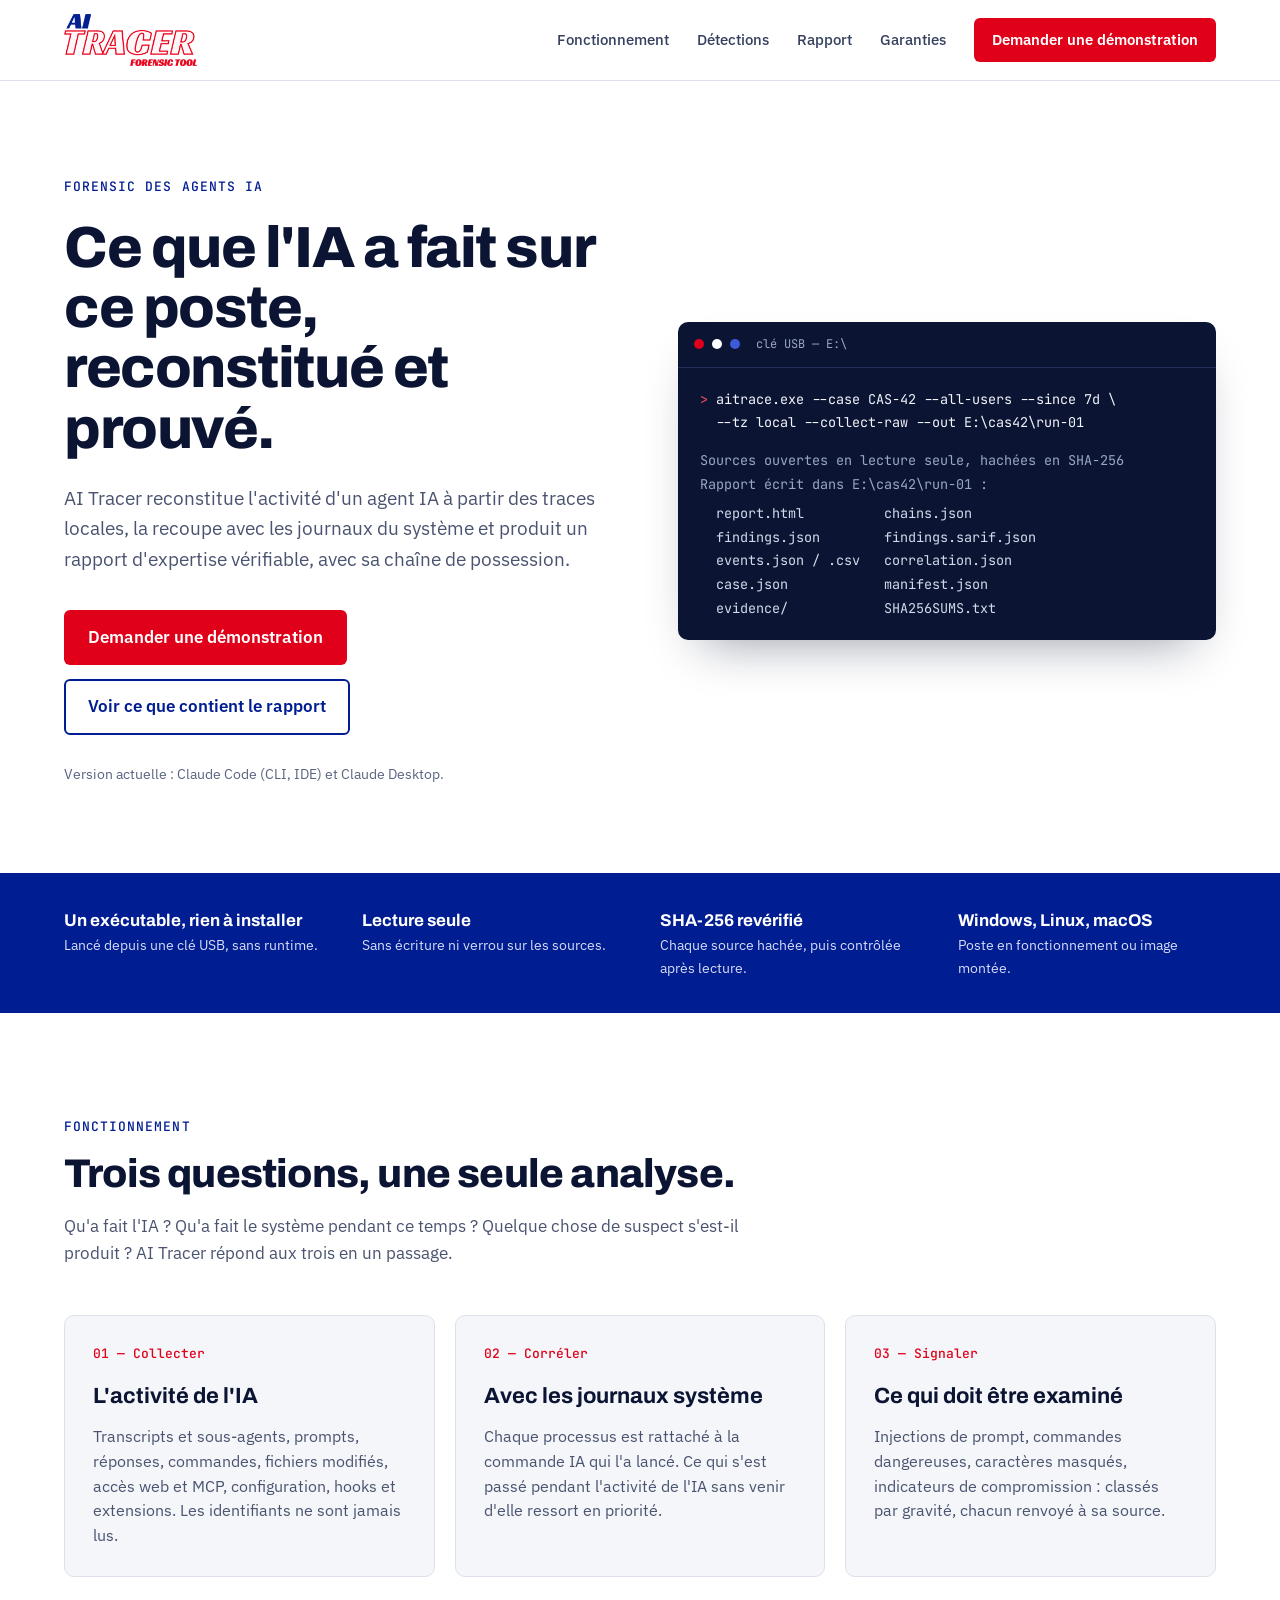
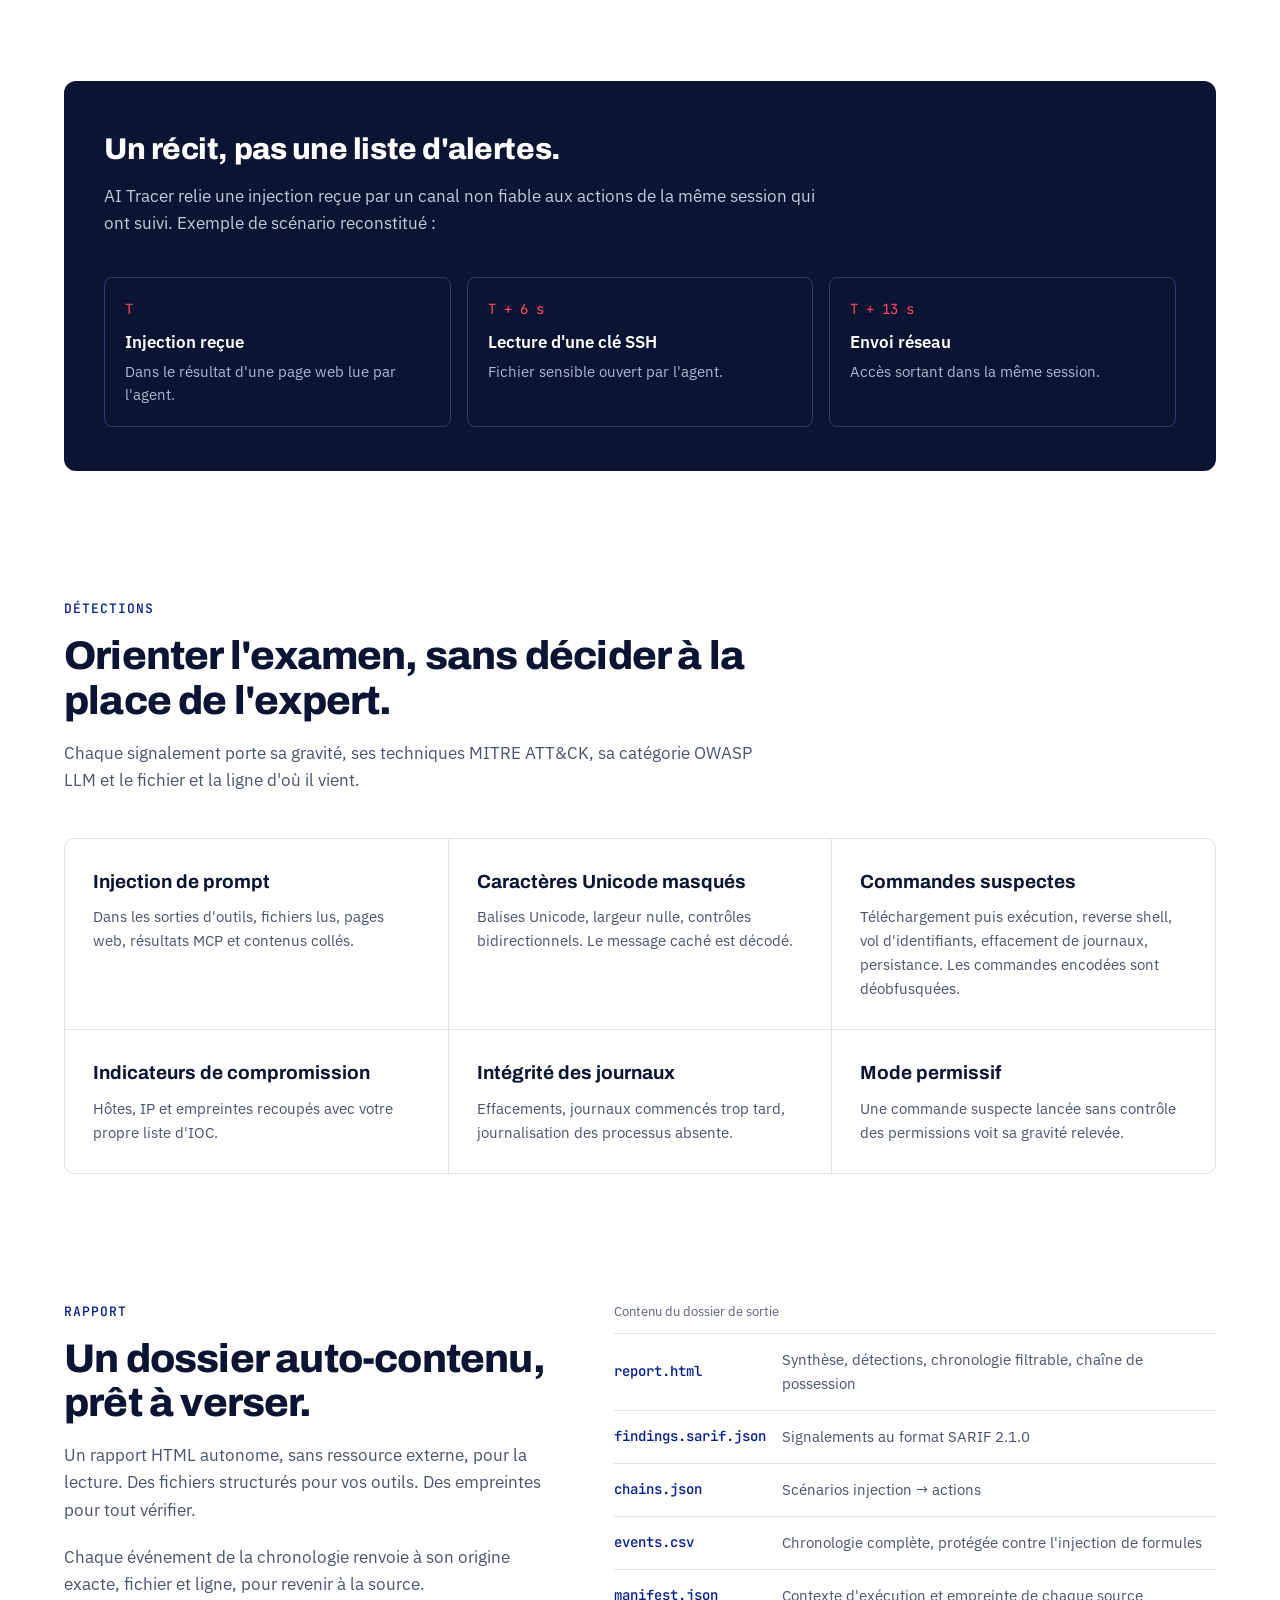
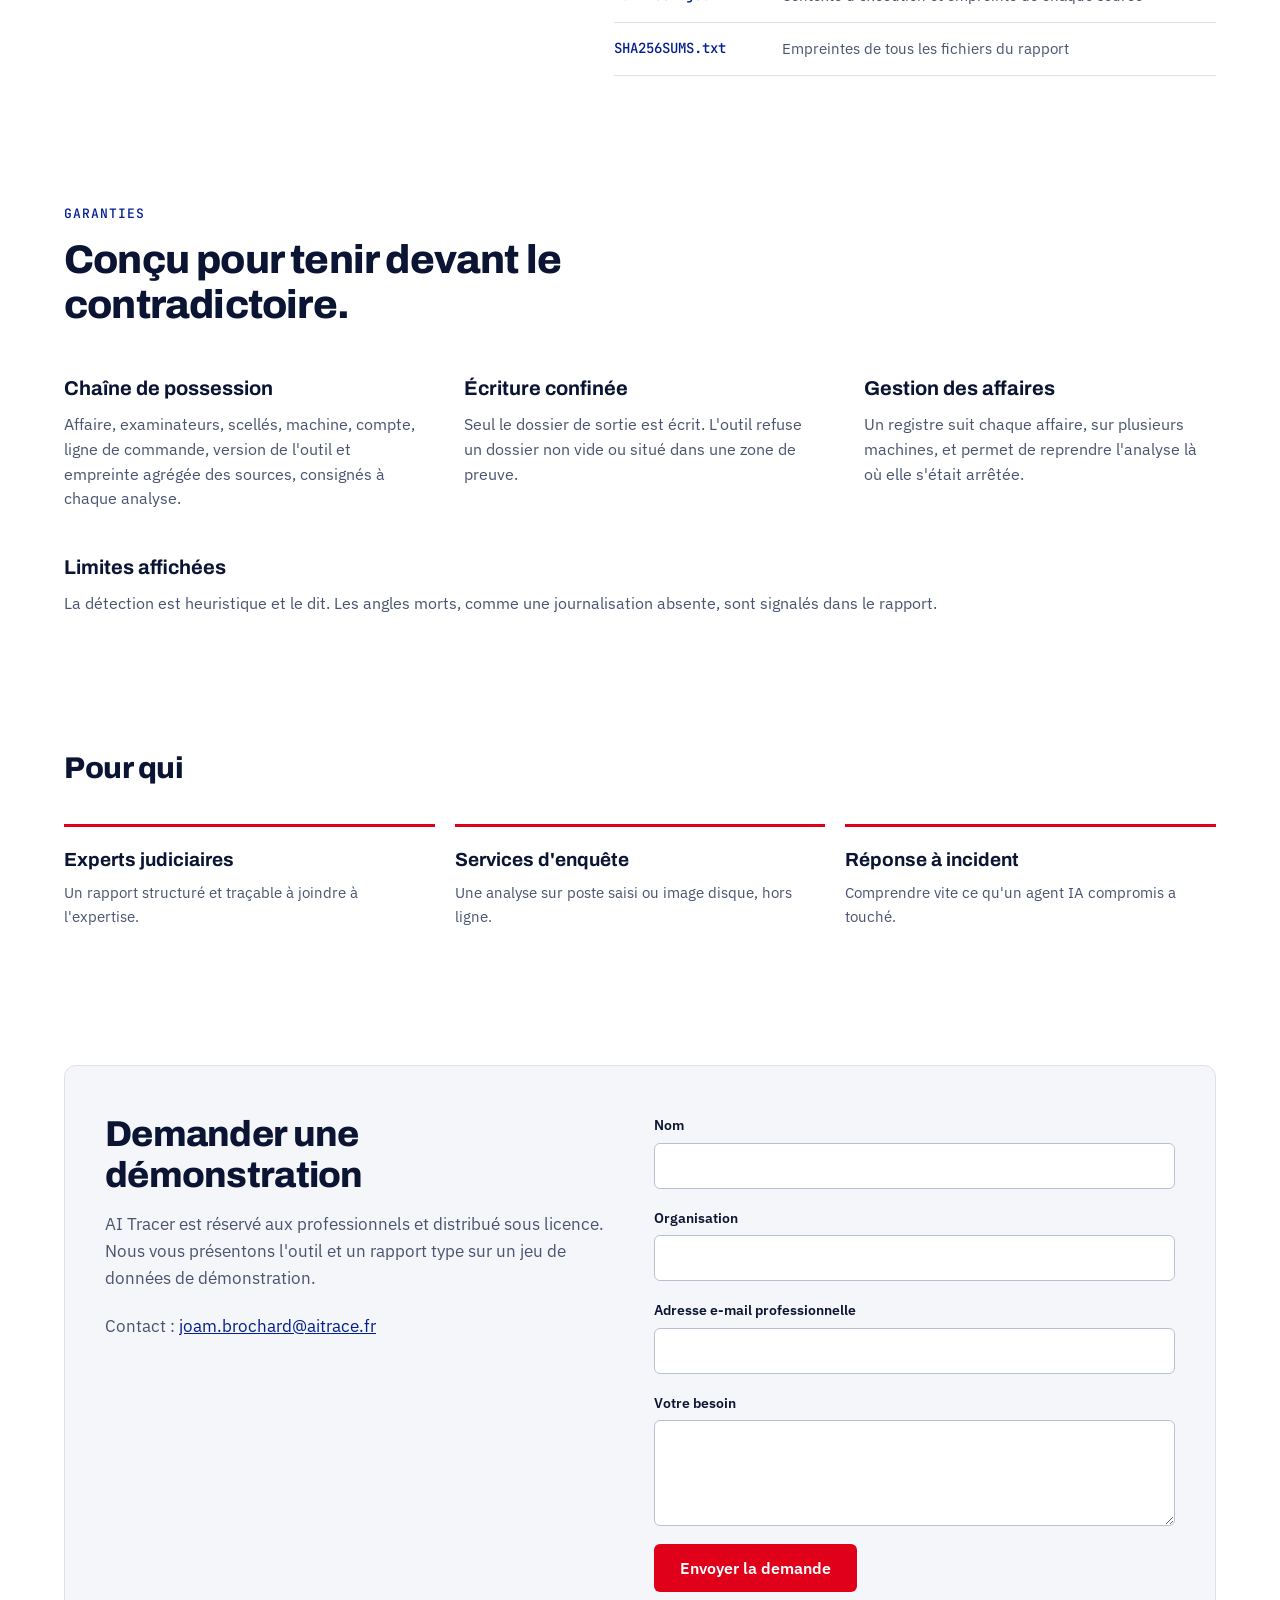
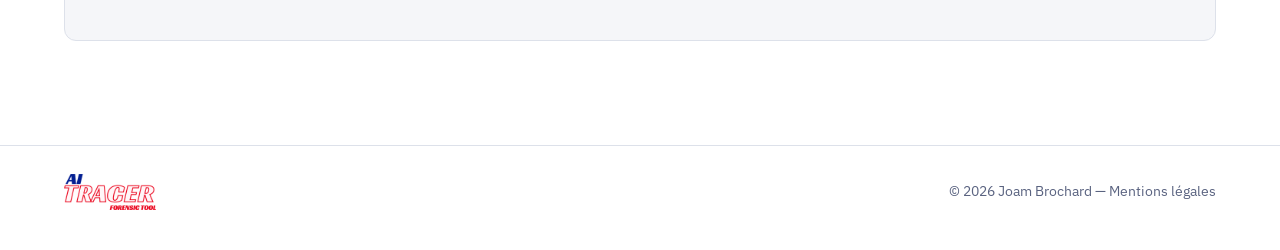
==== index.html @ d55d3d41 "fix preview main" ====
<!doctype html>
<html lang="fr">
<head>
    <meta charset="utf-8">
    <meta name="viewport" content="width=device-width, initial-scale=1">
    <title>AI Tracer — Forensic des agents IA</title>
    <meta name="description" content="AI Tracer reconstitue l'activité d'un agent IA sur un poste, la recoupe avec les journaux système et produit un rapport d'expertise vérifiable.">
    <link rel="icon" type="image/png" href="logo.png">
    <link rel="preconnect" href="https://fonts.googleapis.com">
    <link rel="preconnect" href="https://fonts.gstatic.com" crossorigin>
    <link href="https://fonts.googleapis.com/css2?family=Archivo:wght@600;700;800&family=IBM+Plex+Sans:wght@400;500;600&family=JetBrains+Mono:wght@400;500&display=swap" rel="stylesheet">
    <style>
        *,*::before,*::after{box-sizing:border-box}
        html{scroll-behavior:smooth}
        body{margin:0;background:#FFFFFF}
        a{color:#001D91}a:hover{color:#E0001A}
        :focus-visible{outline:3px solid #001D91;outline-offset:2px}
        img{max-width:100%}
    </style>
</head>
<body>
<div style="width: 100%; min-height: 100vh; background: #FFFFFF; color: #0B1533; font-family: 'IBM Plex Sans', sans-serif; font-size: 17px; line-height: 1.6">

    <header style="border-bottom: 1px solid #DDE1EA; background: #FFFFFF">
        <div style="max-width: 1200px; margin: 0 auto; padding: 14px 24px; display: flex; flex-wrap: wrap; align-items: center; justify-content: space-between; gap: 16px">
            <a href="#top" style="display: flex; align-items: center; text-decoration: none">
                <img src="logo.png" alt="AI Tracer — Forensic Tool" style="height: 52px; width: auto; display: block">
            </a>
            <nav aria-label="Navigation principale" style="display: flex; flex-wrap: wrap; align-items: center; gap: 28px; font-size: 15px">
                <a href="#fonctionnement" style="color: #34405E; text-decoration: none; font-weight: 500">Fonctionnement</a>
                <a href="#detections" style="color: #34405E; text-decoration: none; font-weight: 500">Détections</a>
                <a href="#rapport" style="color: #34405E; text-decoration: none; font-weight: 500">Rapport</a>
                <a href="#garanties" style="color: #34405E; text-decoration: none; font-weight: 500">Garanties</a>
                <a href="#contact" style="background: #E0001A; color: #FFFFFF; text-decoration: none; font-weight: 600; padding: 10px 18px; border-radius: 6px; min-height: 44px; box-sizing: border-box; display: inline-flex; align-items: center">Demander une démonstration</a>
            </nav>
        </div>
    </header>

    <section id="top" style="max-width: 1200px; margin: 0 auto; padding: 96px 24px 88px; display: flex; flex-wrap: wrap; gap: 56px; align-items: center">
        <div style="flex: 1 1 480px; min-width: 0">
            <p style="margin: 0 0 20px; font-family: 'JetBrains Mono', monospace; font-size: 13px; letter-spacing: 0.08em; text-transform: uppercase; color: #001D91; font-weight: 500">Forensic des agents IA</p>
            <h1 style="margin: 0 0 24px; font-family: 'Archivo', sans-serif; font-size: clamp(36px, 7vw, 58px); line-height: 1.04; font-weight: 800; letter-spacing: -0.025em; color: #0B1533">Ce que l'IA a fait sur ce poste, reconstitué et prouvé.</h1>
            <p style="margin: 0 0 36px; font-size: 19px; color: #4A5370; max-width: 560px">AI Tracer reconstitue l'activité d'un agent IA à partir des traces locales, la recoupe avec les journaux du système et produit un rapport d'expertise vérifiable, avec sa chaîne de possession.</p>
            <div style="display: flex; flex-wrap: wrap; gap: 14px">
                <a href="#contact" style="background: #E0001A; color: #FFFFFF; text-decoration: none; font-weight: 600; padding: 14px 24px; border-radius: 6px; min-height: 48px; box-sizing: border-box; display: inline-flex; align-items: center">Demander une démonstration</a>
                <a href="#rapport" style="border: 2px solid #001D91; color: #001D91; text-decoration: none; font-weight: 600; padding: 12px 22px; border-radius: 6px; min-height: 48px; box-sizing: border-box; display: inline-flex; align-items: center">Voir ce que contient le rapport</a>
            </div>
            <p style="margin: 28px 0 0; font-size: 14px; color: #5A6380">Version actuelle : Claude Code (CLI, IDE) et Claude Desktop.</p>
        </div>
        <div style="flex: 1 1 460px; min-width: 0">
            <div style="background: #0B1533; border-radius: 10px; overflow: hidden; font-family: 'JetBrains Mono', monospace; font-size: 13.5px; line-height: 1.75; box-shadow: 0 24px 48px -24px rgba(11,21,51,0.45)">
                <div style="display: flex; align-items: center; gap: 8px; padding: 12px 16px; border-bottom: 1px solid #22305A; color: #9AA6C4; font-size: 12px">
                    <span style="width: 10px; height: 10px; border-radius: 50%; background: #E0001A"></span><span style="width: 10px; height: 10px; border-radius: 50%; background: #FFFFFF"></span><span style="width: 10px; height: 10px; border-radius: 50%; background: #3D5BD9"></span>
                    <span style="margin-left: 8px">clé USB — E:\</span>
                </div>
                <div style="padding: 20px 22px; overflow-x: auto">
<div style="white-space: pre-wrap; color: #F2F4FA"><span style="color: #FF4D5E">&gt;</span> aitrace.exe --case CAS-42 --all-users --since 7d \
  --tz local --collect-raw --out E:\cas42\run-01</div>
<div style="white-space: pre-wrap; color: #9AA6C4; margin-top: 14px">Sources ouvertes en lecture seule, hachées en SHA-256
Rapport écrit dans E:\cas42\run-01 :</div>
<div style="white-space: pre; color: #D3D9EA; margin-top: 6px">  report.html          chains.json
  findings.json        findings.sarif.json
  events.json / .csv   correlation.json
  case.json            manifest.json
  evidence/            SHA256SUMS.txt</div>
                </div>
            </div>
        </div>
    </section>

    <section aria-label="Principes" style="background: #001D91">
        <div style="max-width: 1200px; margin: 0 auto; padding: 34px 24px; display: flex; flex-wrap: wrap; gap: 24px 40px; justify-content: space-between; color: #FFFFFF">
            <div style="flex: 1 1 220px; min-width: 0"><div style="font-family: 'Archivo', sans-serif; font-weight: 700; font-size: 17px">Un exécutable, rien à installer</div><div style="font-size: 14px; color: #D6DDF5">Lancé depuis une clé USB, sans runtime.</div></div>
            <div style="flex: 1 1 220px; min-width: 0"><div style="font-family: 'Archivo', sans-serif; font-weight: 700; font-size: 17px">Lecture seule</div><div style="font-size: 14px; color: #D6DDF5">Sans écriture ni verrou sur les sources.</div></div>
            <div style="flex: 1 1 220px; min-width: 0"><div style="font-family: 'Archivo', sans-serif; font-weight: 700; font-size: 17px">SHA-256 revérifié</div><div style="font-size: 14px; color: #D6DDF5">Chaque source hachée, puis contrôlée après lecture.</div></div>
            <div style="flex: 1 1 220px; min-width: 0"><div style="font-family: 'Archivo', sans-serif; font-weight: 700; font-size: 17px">Windows, Linux, macOS</div><div style="font-size: 14px; color: #D6DDF5">Poste en fonctionnement ou image montée.</div></div>
        </div>
    </section>

    <section id="fonctionnement" style="max-width: 1200px; margin: 0 auto; padding: 104px 24px 40px">
        <p style="margin: 0 0 14px; font-family: 'JetBrains Mono', monospace; font-size: 13px; letter-spacing: 0.08em; text-transform: uppercase; color: #001D91; font-weight: 500">Fonctionnement</p>
        <h2 style="margin: 0 0 16px; font-family: 'Archivo', sans-serif; font-weight: 800; font-size: clamp(30px, 5vw, 40px); line-height: 1.12; letter-spacing: -0.02em; max-width: 760px">Trois questions, une seule analyse.</h2>
        <p style="margin: 0 0 48px; color: #4A5370; max-width: 680px">Qu'a fait l'IA ? Qu'a fait le système pendant ce temps ? Quelque chose de suspect s'est-il produit ? AI Tracer répond aux trois en un passage.</p>
        <div style="display: flex; flex-wrap: wrap; gap: 20px">
            <div style="flex: 1 1 300px; min-width: 0; background: #F5F6F9; border: 1px solid #DDE1EA; border-radius: 10px; padding: 28px">
                <div style="font-family: 'JetBrains Mono', monospace; font-size: 13px; color: #E0001A; font-weight: 500; margin-bottom: 14px">01 — Collecter</div>
                <h3 style="margin: 0 0 10px; font-family: 'Archivo', sans-serif; font-weight: 700; font-size: 22px">L'activité de l'IA</h3>
                <p style="margin: 0; color: #4A5370; font-size: 15.5px">Transcripts et sous-agents, prompts, réponses, commandes, fichiers modifiés, accès web et MCP, configuration, hooks et extensions. Les identifiants ne sont jamais lus.</p>
            </div>
            <div style="flex: 1 1 300px; min-width: 0; background: #F5F6F9; border: 1px solid #DDE1EA; border-radius: 10px; padding: 28px">
                <div style="font-family: 'JetBrains Mono', monospace; font-size: 13px; color: #E0001A; font-weight: 500; margin-bottom: 14px">02 — Corréler</div>
                <h3 style="margin: 0 0 10px; font-family: 'Archivo', sans-serif; font-weight: 700; font-size: 22px">Avec les journaux système</h3>
                <p style="margin: 0; color: #4A5370; font-size: 15.5px">Chaque processus est rattaché à la commande IA qui l'a lancé. Ce qui s'est passé pendant l'activité de l'IA sans venir d'elle ressort en priorité.</p>
            </div>
            <div style="flex: 1 1 300px; min-width: 0; background: #F5F6F9; border: 1px solid #DDE1EA; border-radius: 10px; padding: 28px">
                <div style="font-family: 'JetBrains Mono', monospace; font-size: 13px; color: #E0001A; font-weight: 500; margin-bottom: 14px">03 — Signaler</div>
                <h3 style="margin: 0 0 10px; font-family: 'Archivo', sans-serif; font-weight: 700; font-size: 22px">Ce qui doit être examiné</h3>
                <p style="margin: 0; color: #4A5370; font-size: 15.5px">Injections de prompt, commandes dangereuses, caractères masqués, indicateurs de compromission : classés par gravité, chacun renvoyé à sa source.</p>
            </div>
        </div>
    </section>

    <section aria-labelledby="scenario-titre" style="max-width: 1200px; margin: 0 auto; padding: 64px 24px 40px">
        <div style="background: #0B1533; color: #FFFFFF; border-radius: 12px; padding: clamp(28px, 5vw, 44px) clamp(20px, 4vw, 40px)">
            <h2 id="scenario-titre" style="margin: 0 0 10px; font-family: 'Archivo', sans-serif; font-weight: 800; font-size: 30px; letter-spacing: -0.015em">Un récit, pas une liste d'alertes.</h2>
            <p style="margin: 0 0 40px; color: #C3CBE0; max-width: 720px">AI Tracer relie une injection reçue par un canal non fiable aux actions de la même session qui ont suivi. Exemple de scénario reconstitué :</p>
            <ol style="list-style: none; margin: 0; padding: 0; display: flex; flex-wrap: wrap; gap: 16px">
                <li style="flex: 1 1 240px; min-width: 0; border: 1px solid #2E3E6E; border-radius: 8px; padding: 20px"><div style="font-family: 'JetBrains Mono', monospace; font-size: 14px; color: #FF4D5E; margin-bottom: 8px">T</div><div style="font-weight: 600; margin-bottom: 4px">Injection reçue</div><div style="font-size: 14.5px; color: #AEB8D2">Dans le résultat d'une page web lue par l'agent.</div></li>
                <li style="flex: 1 1 240px; min-width: 0; border: 1px solid #2E3E6E; border-radius: 8px; padding: 20px"><div style="font-family: 'JetBrains Mono', monospace; font-size: 14px; color: #FF4D5E; margin-bottom: 8px">T + 6 s</div><div style="font-weight: 600; margin-bottom: 4px">Lecture d'une clé SSH</div><div style="font-size: 14.5px; color: #AEB8D2">Fichier sensible ouvert par l'agent.</div></li>
                <li style="flex: 1 1 240px; min-width: 0; border: 1px solid #2E3E6E; border-radius: 8px; padding: 20px"><div style="font-family: 'JetBrains Mono', monospace; font-size: 14px; color: #FF4D5E; margin-bottom: 8px">T + 13 s</div><div style="font-weight: 600; margin-bottom: 4px">Envoi réseau</div><div style="font-size: 14.5px; color: #AEB8D2">Accès sortant dans la même session.</div></li>
            </ol>
        </div>
    </section>

    <section id="detections" style="max-width: 1200px; margin: 0 auto; padding: 88px 24px 40px">
        <p style="margin: 0 0 14px; font-family: 'JetBrains Mono', monospace; font-size: 13px; letter-spacing: 0.08em; text-transform: uppercase; color: #001D91; font-weight: 500">Détections</p>
        <h2 style="margin: 0 0 16px; font-family: 'Archivo', sans-serif; font-weight: 800; font-size: clamp(30px, 5vw, 40px); line-height: 1.12; letter-spacing: -0.02em; max-width: 760px">Orienter l'examen, sans décider à la place de l'expert.</h2>
        <p style="margin: 0 0 44px; color: #4A5370; max-width: 700px">Chaque signalement porte sa gravité, ses techniques MITRE ATT&amp;CK, sa catégorie OWASP LLM et le fichier et la ligne d'où il vient.</p>
        <div style="display: flex; flex-wrap: wrap; gap: 1px; background: #DDE1EA; border: 1px solid #DDE1EA; border-radius: 10px; overflow: hidden">
            <div style="flex: 1 1 360px; min-width: 0; background: #FFFFFF; padding: 28px"><h3 style="margin: 0 0 8px; font-family: 'Archivo', sans-serif; font-weight: 700; font-size: 19px">Injection de prompt</h3><p style="margin: 0; font-size: 15px; color: #4A5370">Dans les sorties d'outils, fichiers lus, pages web, résultats MCP et contenus collés.</p></div>
            <div style="flex: 1 1 360px; min-width: 0; background: #FFFFFF; padding: 28px"><h3 style="margin: 0 0 8px; font-family: 'Archivo', sans-serif; font-weight: 700; font-size: 19px">Caractères Unicode masqués</h3><p style="margin: 0; font-size: 15px; color: #4A5370">Balises Unicode, largeur nulle, contrôles bidirectionnels. Le message caché est décodé.</p></div>
            <div style="flex: 1 1 360px; min-width: 0; background: #FFFFFF; padding: 28px"><h3 style="margin: 0 0 8px; font-family: 'Archivo', sans-serif; font-weight: 700; font-size: 19px">Commandes suspectes</h3><p style="margin: 0; font-size: 15px; color: #4A5370">Téléchargement puis exécution, reverse shell, vol d'identifiants, effacement de journaux, persistance. Les commandes encodées sont déobfusquées.</p></div>
            <div style="flex: 1 1 360px; min-width: 0; background: #FFFFFF; padding: 28px"><h3 style="margin: 0 0 8px; font-family: 'Archivo', sans-serif; font-weight: 700; font-size: 19px">Indicateurs de compromission</h3><p style="margin: 0; font-size: 15px; color: #4A5370">Hôtes, IP et empreintes recoupés avec votre propre liste d'IOC.</p></div>
            <div style="flex: 1 1 360px; min-width: 0; background: #FFFFFF; padding: 28px"><h3 style="margin: 0 0 8px; font-family: 'Archivo', sans-serif; font-weight: 700; font-size: 19px">Intégrité des journaux</h3><p style="margin: 0; font-size: 15px; color: #4A5370">Effacements, journaux commencés trop tard, journalisation des processus absente.</p></div>
            <div style="flex: 1 1 360px; min-width: 0; background: #FFFFFF; padding: 28px"><h3 style="margin: 0 0 8px; font-family: 'Archivo', sans-serif; font-weight: 700; font-size: 19px">Mode permissif</h3><p style="margin: 0; font-size: 15px; color: #4A5370">Une commande suspecte lancée sans contrôle des permissions voit sa gravité relevée.</p></div>
        </div>
    </section>

    <section id="rapport" style="max-width: 1200px; margin: 0 auto; padding: 88px 24px 40px; display: flex; flex-wrap: wrap; gap: 48px; align-items: flex-start">
        <div style="flex: 1 1 420px; min-width: 0">
            <p style="margin: 0 0 14px; font-family: 'JetBrains Mono', monospace; font-size: 13px; letter-spacing: 0.08em; text-transform: uppercase; color: #001D91; font-weight: 500">Rapport</p>
            <h2 style="margin: 0 0 16px; font-family: 'Archivo', sans-serif; font-weight: 800; font-size: clamp(30px, 5vw, 40px); line-height: 1.12; letter-spacing: -0.02em">Un dossier auto-contenu, prêt à verser.</h2>
            <p style="margin: 0 0 20px; color: #4A5370">Un rapport HTML autonome, sans ressource externe, pour la lecture. Des fichiers structurés pour vos outils. Des empreintes pour tout vérifier.</p>
            <p style="margin: 0; color: #4A5370">Chaque événement de la chronologie renvoie à son origine exacte, fichier et ligne, pour revenir à la source.</p>
        </div>
        <div style="flex: 1 1 520px; min-width: 0; overflow-x: auto">
            <table style="width: 100%; border-collapse: collapse; font-size: 15px">
                <caption style="text-align: left; color: #5A6380; font-size: 13px; padding-bottom: 10px">Contenu du dossier de sortie</caption>
                <tbody>
                <tr style="border-top: 1px solid #DDE1EA"><th scope="row" style="text-align: left; padding: 14px 16px 14px 0; font-family: 'JetBrains Mono', monospace; font-weight: 500; font-size: 14px; white-space: nowrap; color: #001D91">report.html</th><td style="padding: 14px 0; color: #4A5370">Synthèse, détections, chronologie filtrable, chaîne de possession</td></tr>
                <tr style="border-top: 1px solid #DDE1EA"><th scope="row" style="text-align: left; padding: 14px 16px 14px 0; font-family: 'JetBrains Mono', monospace; font-weight: 500; font-size: 14px; white-space: nowrap; color: #001D91">findings.sarif.json</th><td style="padding: 14px 0; color: #4A5370">Signalements au format SARIF 2.1.0</td></tr>
                <tr style="border-top: 1px solid #DDE1EA"><th scope="row" style="text-align: left; padding: 14px 16px 14px 0; font-family: 'JetBrains Mono', monospace; font-weight: 500; font-size: 14px; white-space: nowrap; color: #001D91">chains.json</th><td style="padding: 14px 0; color: #4A5370">Scénarios injection → actions</td></tr>
                <tr style="border-top: 1px solid #DDE1EA"><th scope="row" style="text-align: left; padding: 14px 16px 14px 0; font-family: 'JetBrains Mono', monospace; font-weight: 500; font-size: 14px; white-space: nowrap; color: #001D91">events.csv</th><td style="padding: 14px 0; color: #4A5370">Chronologie complète, protégée contre l'injection de formules</td></tr>
                <tr style="border-top: 1px solid #DDE1EA"><th scope="row" style="text-align: left; padding: 14px 16px 14px 0; font-family: 'JetBrains Mono', monospace; font-weight: 500; font-size: 14px; white-space: nowrap; color: #001D91">manifest.json</th><td style="padding: 14px 0; color: #4A5370">Contexte d'exécution et empreinte de chaque source</td></tr>
                <tr style="border-top: 1px solid #DDE1EA; border-bottom: 1px solid #DDE1EA"><th scope="row" style="text-align: left; padding: 14px 16px 14px 0; font-family: 'JetBrains Mono', monospace; font-weight: 500; font-size: 14px; white-space: nowrap; color: #001D91">SHA256SUMS.txt</th><td style="padding: 14px 0; color: #4A5370">Empreintes de tous les fichiers du rapport</td></tr>
                </tbody>
            </table>
        </div>
    </section>

    <section id="garanties" style="max-width: 1200px; margin: 0 auto; padding: 88px 24px 40px">
        <p style="margin: 0 0 14px; font-family: 'JetBrains Mono', monospace; font-size: 13px; letter-spacing: 0.08em; text-transform: uppercase; color: #001D91; font-weight: 500">Garanties</p>
        <h2 style="margin: 0 0 44px; font-family: 'Archivo', sans-serif; font-weight: 800; font-size: clamp(30px, 5vw, 40px); line-height: 1.12; letter-spacing: -0.02em; max-width: 760px">Conçu pour tenir devant le contradictoire.</h2>
        <div style="display: flex; flex-wrap: wrap; gap: 40px 48px">
            <div style="flex: 1 1 320px; min-width: 0"><h3 style="margin: 0 0 8px; font-family: 'Archivo', sans-serif; font-weight: 700; font-size: 20px">Chaîne de possession</h3><p style="margin: 0; color: #4A5370; font-size: 15.5px">Affaire, examinateurs, scellés, machine, compte, ligne de commande, version de l'outil et empreinte agrégée des sources, consignés à chaque analyse.</p></div>
            <div style="flex: 1 1 320px; min-width: 0"><h3 style="margin: 0 0 8px; font-family: 'Archivo', sans-serif; font-weight: 700; font-size: 20px">Écriture confinée</h3><p style="margin: 0; color: #4A5370; font-size: 15.5px">Seul le dossier de sortie est écrit. L'outil refuse un dossier non vide ou situé dans une zone de preuve.</p></div>
            <div style="flex: 1 1 320px; min-width: 0"><h3 style="margin: 0 0 8px; font-family: 'Archivo', sans-serif; font-weight: 700; font-size: 20px">Gestion des affaires</h3><p style="margin: 0; color: #4A5370; font-size: 15.5px">Un registre suit chaque affaire, sur plusieurs machines, et permet de reprendre l'analyse là où elle s'était arrêtée.</p></div>
            <div style="flex: 1 1 320px; min-width: 0"><h3 style="margin: 0 0 8px; font-family: 'Archivo', sans-serif; font-weight: 700; font-size: 20px">Limites affichées</h3><p style="margin: 0; color: #4A5370; font-size: 15.5px">La détection est heuristique et le dit. Les angles morts, comme une journalisation absente, sont signalés dans le rapport.</p></div>
        </div>
    </section>

    <section aria-labelledby="pourqui-titre" style="max-width: 1200px; margin: 0 auto; padding: 88px 24px 40px">
        <h2 id="pourqui-titre" style="margin: 0 0 32px; font-family: 'Archivo', sans-serif; font-weight: 800; font-size: 30px; letter-spacing: -0.015em">Pour qui</h2>
        <div style="display: flex; flex-wrap: wrap; gap: 20px">
            <div style="flex: 1 1 300px; min-width: 0; border-top: 3px solid #E0001A; padding-top: 18px"><h3 style="margin: 0 0 6px; font-family: 'Archivo', sans-serif; font-weight: 700; font-size: 19px">Experts judiciaires</h3><p style="margin: 0; color: #4A5370; font-size: 15px">Un rapport structuré et traçable à joindre à l'expertise.</p></div>
            <div style="flex: 1 1 300px; min-width: 0; border-top: 3px solid #E0001A; padding-top: 18px"><h3 style="margin: 0 0 6px; font-family: 'Archivo', sans-serif; font-weight: 700; font-size: 19px">Services d'enquête</h3><p style="margin: 0; color: #4A5370; font-size: 15px">Une analyse sur poste saisi ou image disque, hors ligne.</p></div>
            <div style="flex: 1 1 300px; min-width: 0; border-top: 3px solid #E0001A; padding-top: 18px"><h3 style="margin: 0 0 6px; font-family: 'Archivo', sans-serif; font-weight: 700; font-size: 19px">Réponse à incident</h3><p style="margin: 0; color: #4A5370; font-size: 15px">Comprendre vite ce qu'un agent IA compromis a touché.</p></div>
        </div>
    </section>

    <section id="contact" style="max-width: 1200px; margin: 0 auto; padding: 96px 24px 104px">
        <div style="background: #F5F6F9; border: 1px solid #DDE1EA; border-radius: 12px; padding: clamp(28px, 5vw, 48px) clamp(20px, 4vw, 40px); display: flex; flex-wrap: wrap; gap: 48px">
            <div style="flex: 1 1 380px; min-width: 0">
                <h2 style="margin: 0 0 16px; font-family: 'Archivo', sans-serif; font-weight: 800; font-size: clamp(28px, 5vw, 36px); line-height: 1.12; letter-spacing: -0.02em">Demander une démonstration</h2>
                <p style="margin: 0 0 20px; color: #4A5370">AI Tracer est réservé aux professionnels et distribué sous licence. Nous vous présentons l'outil et un rapport type sur un jeu de données de démonstration.</p>
                <p style="margin: 0; color: #4A5370">Contact : <a href="mailto:joam.brochard@aitrace.fr">joam.brochard@aitrace.fr</a></p>
            </div>
            <form action="[URL DU SERVICE DE FORMULAIRE]" method="post" style="flex: 1 1 400px; min-width: 0; display: flex; flex-direction: column; gap: 18px" aria-label="Demande de démonstration">
                <div style="display: flex; flex-direction: column; gap: 6px"><label for="nom" style="font-size: 14px; font-weight: 600">Nom</label><input id="nom" name="nom" required type="text" autocomplete="name" style="background: #FFFFFF; border: 1px solid #B9C0D0; border-radius: 6px; color: #0B1533; padding: 12px 14px; font-size: 16px; min-height: 44px; box-sizing: border-box; font-family: inherit"></div>
                <div style="display: flex; flex-direction: column; gap: 6px"><label for="org" style="font-size: 14px; font-weight: 600">Organisation</label><input id="org" name="org" type="text" autocomplete="organization" style="background: #FFFFFF; border: 1px solid #B9C0D0; border-radius: 6px; color: #0B1533; padding: 12px 14px; font-size: 16px; min-height: 44px; box-sizing: border-box; font-family: inherit"></div>
                <div style="display: flex; flex-direction: column; gap: 6px"><label for="mail" style="font-size: 14px; font-weight: 600">Adresse e-mail professionnelle</label><input id="mail" name="mail" required type="email" autocomplete="email" style="background: #FFFFFF; border: 1px solid #B9C0D0; border-radius: 6px; color: #0B1533; padding: 12px 14px; font-size: 16px; min-height: 44px; box-sizing: border-box; font-family: inherit"></div>
                <div style="display: flex; flex-direction: column; gap: 6px"><label for="besoin" style="font-size: 14px; font-weight: 600">Votre besoin</label><textarea id="besoin" name="besoin" rows="4" style="background: #FFFFFF; border: 1px solid #B9C0D0; border-radius: 6px; color: #0B1533; padding: 12px 14px; font-size: 16px; box-sizing: border-box; font-family: inherit; resize: vertical"></textarea></div>
                <button type="submit" style="align-self: flex-start; background: #E0001A; color: #FFFFFF; border: none; font-weight: 600; font-size: 16px; padding: 14px 26px; border-radius: 6px; min-height: 48px; cursor: pointer; font-family: inherit">Envoyer la demande</button>
            </form>
        </div>
    </section>

    <footer style="border-top: 1px solid #DDE1EA">
        <div style="max-width: 1200px; margin: 0 auto; padding: 28px 24px 40px; display: flex; flex-wrap: wrap; align-items: center; justify-content: space-between; gap: 16px; font-size: 13.5px; color: #5A6380">
            <img src="logo.png" alt="AI Tracer" style="height: 36px; width: auto; display: block">
            <span>© 2026 Joam Brochard — Mentions légales</span>
        </div>
    </footer>

</div>
</body>
</html>
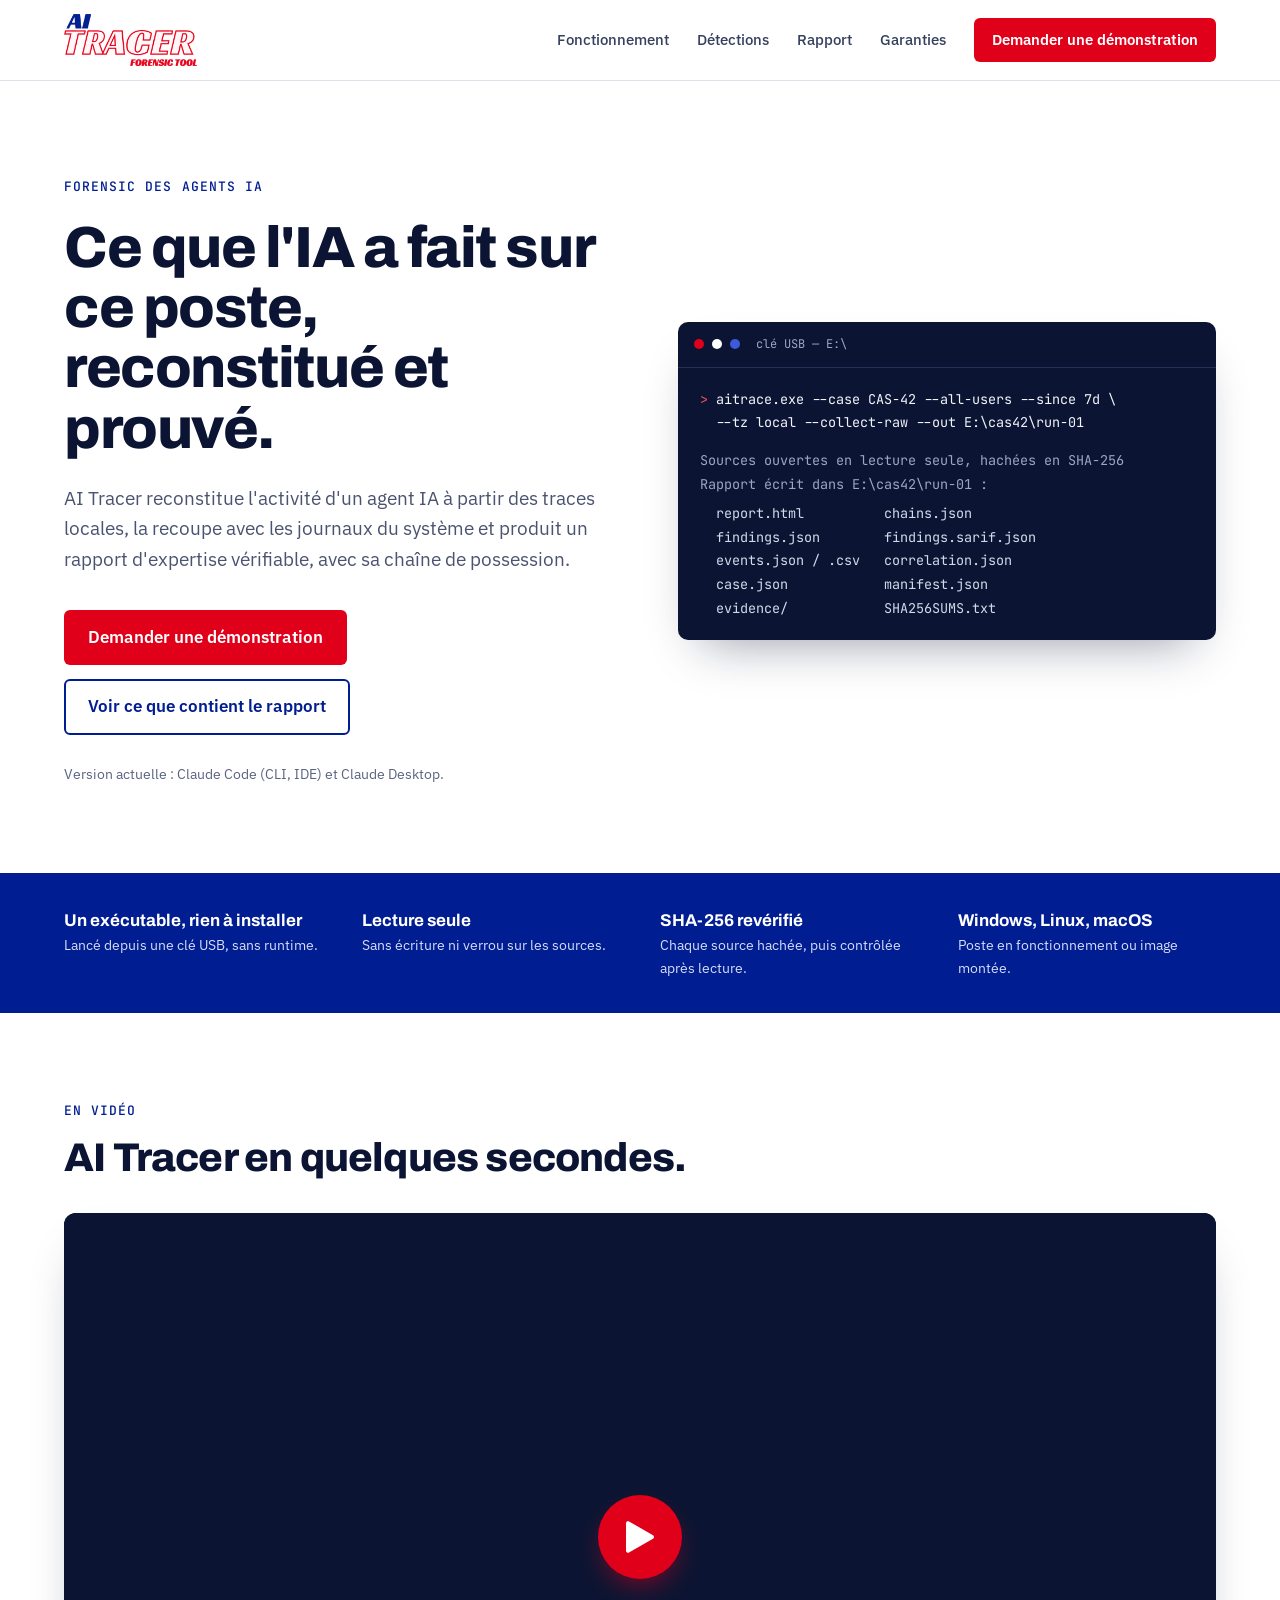
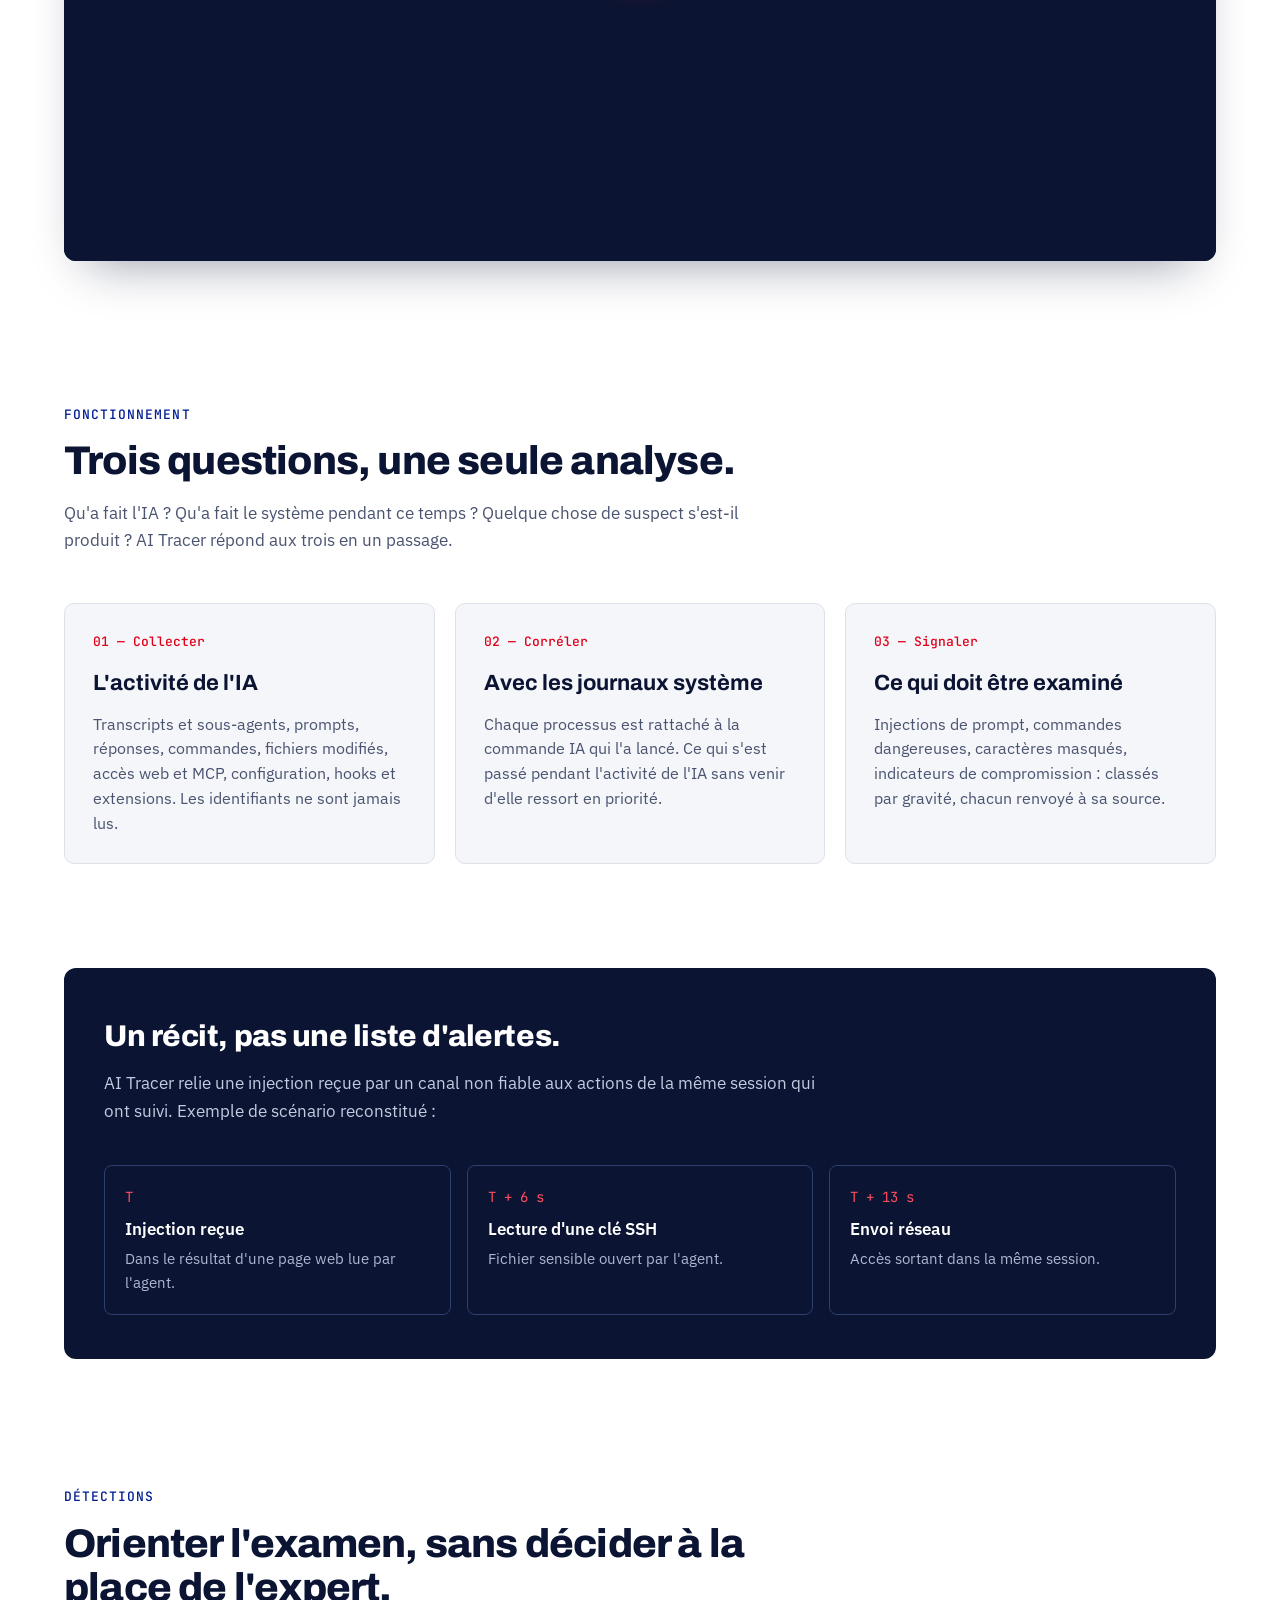
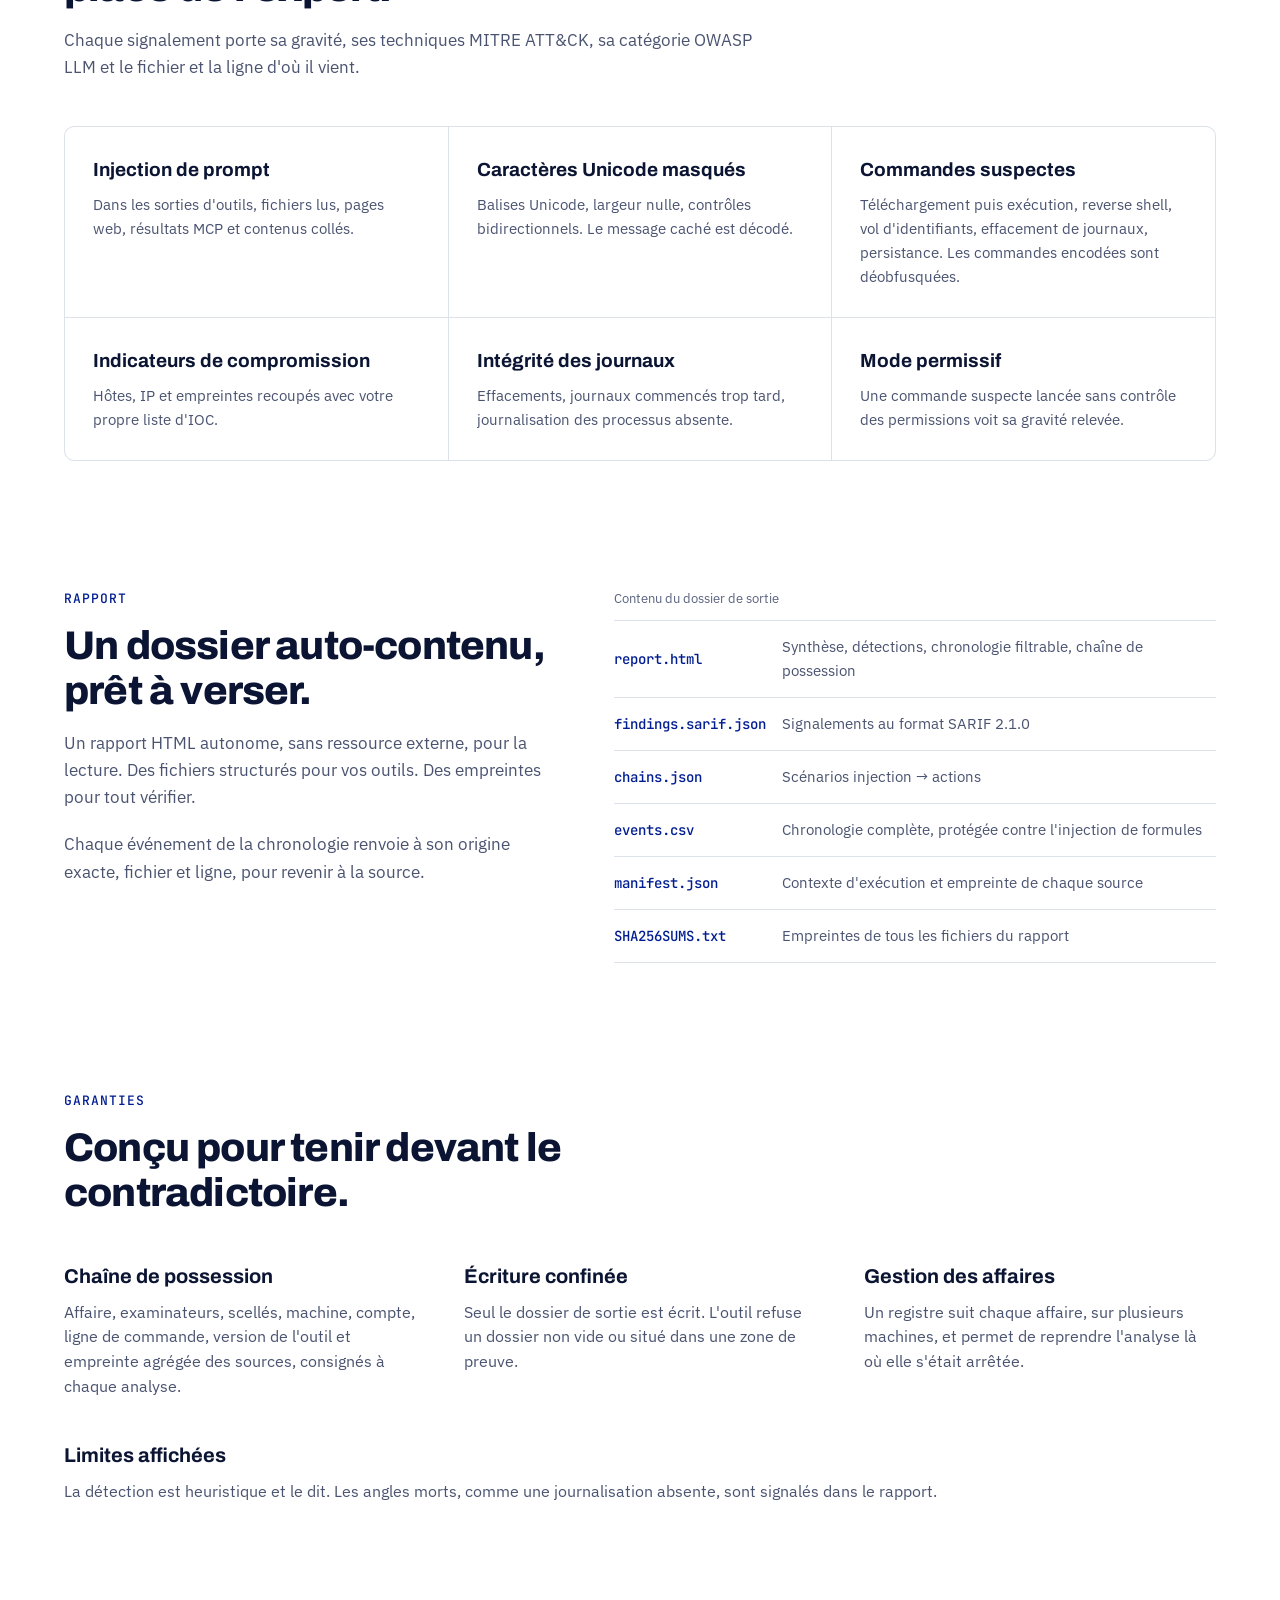
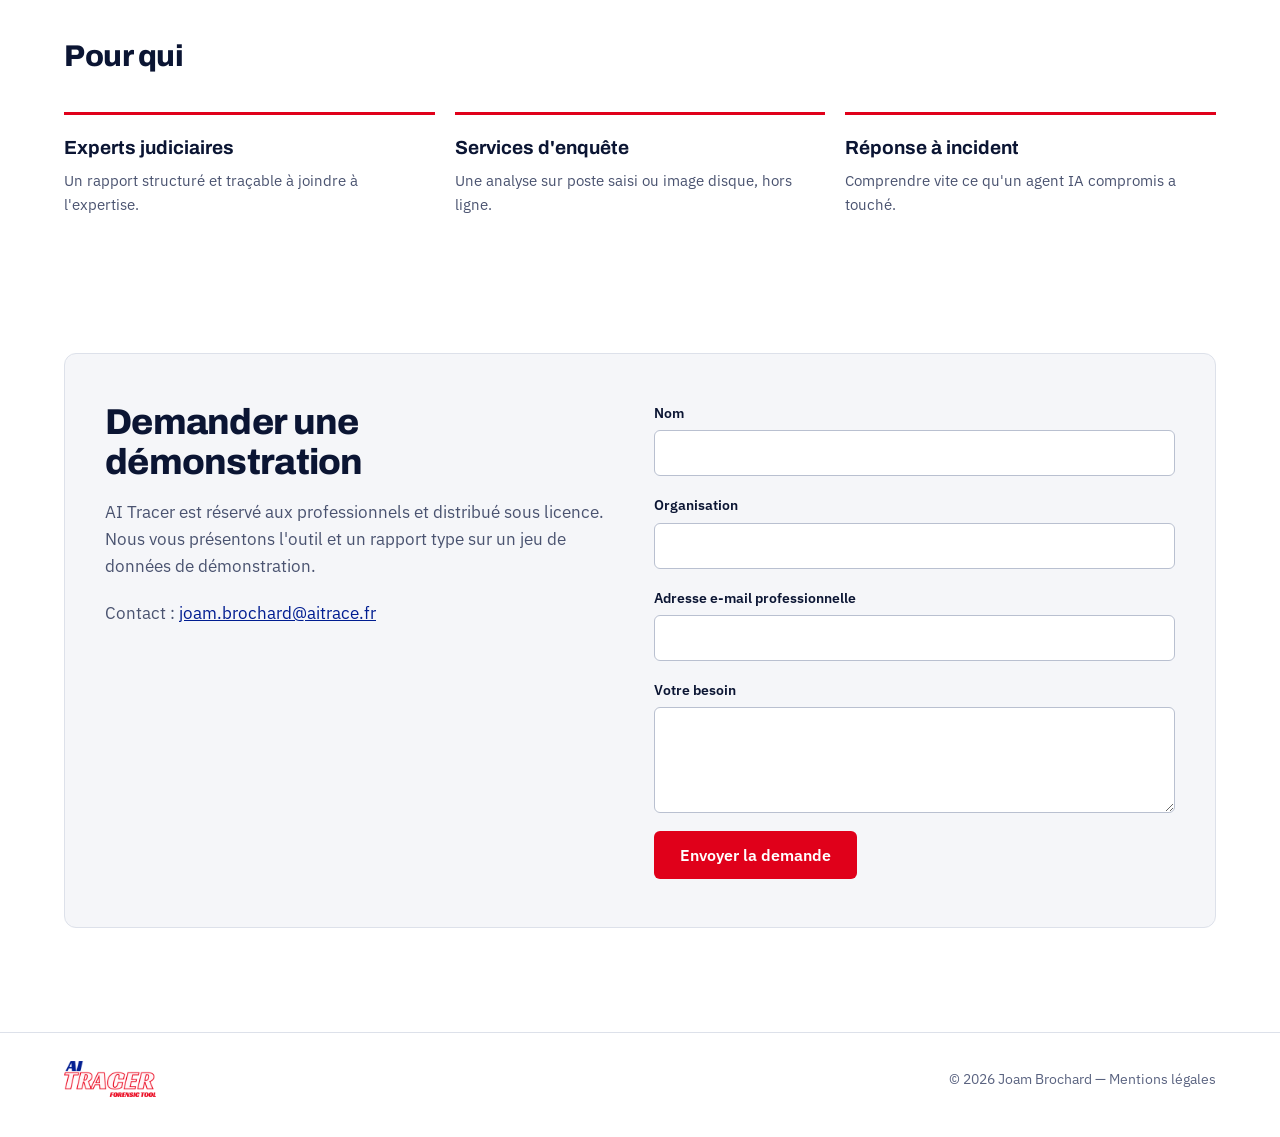
==== commit 4cea92ee: "add trailer" ====
--- a/index.html
+++ b/index.html
@@ -77,6 +77,36 @@
         </div>
     </section>
 
+    <section aria-labelledby="trailer-titre" style="max-width: 1200px; margin: 0 auto; padding: 88px 24px 40px">
+        <p style="margin: 0 0 14px; font-family: 'JetBrains Mono', monospace; font-size: 13px; letter-spacing: 0.08em; text-transform: uppercase; color: #001D91; font-weight: 500">En vidéo</p>
+        <h2 id="trailer-titre" style="margin: 0 0 32px; font-family: 'Archivo', sans-serif; font-weight: 800; font-size: clamp(30px, 5vw, 40px); line-height: 1.12; letter-spacing: -0.02em; max-width: 760px">AI Tracer en quelques secondes.</h2>
+        <div style="position: relative; border-radius: 12px; overflow: hidden; background: #0B1533; box-shadow: 0 24px 48px -24px rgba(11,21,51,0.45)">
+            <video id="trailer" preload="metadata" style="width: 100%; aspect-ratio: 16 / 9; height: auto; display: block; background: #0B1533">
+                <source src="trailer.mp4" type="video/mp4">
+                Votre navigateur ne peut pas lire cette vidéo. <a href="trailer.mp4" style="color:#FFFFFF">Télécharger le trailer</a>.
+            </video>
+            <button id="trailer-play" type="button" aria-label="Lire le trailer" style="position: absolute; inset: 0; width: 100%; height: 100%; border: none; background: transparent; cursor: pointer; display: flex; align-items: center; justify-content: center; padding: 0">
+                <span style="display: flex; align-items: center; justify-content: center; width: 84px; height: 84px; border-radius: 50%; background: #E0001A; box-shadow: 0 12px 28px -8px rgba(224,0,26,0.6)">
+                    <svg width="30" height="34" viewBox="0 0 30 34" fill="none" aria-hidden="true"><path d="M28 15.27a2 2 0 0 1 0 3.46L4 32.6A2 2 0 0 1 1 30.87V3.13A2 2 0 0 1 4 1.4l24 13.87Z" fill="#FFFFFF"/></svg>
+                </span>
+            </button>
+        </div>
+        <script>
+            (function(){
+                var v = document.getElementById('trailer');
+                var b = document.getElementById('trailer-play');
+                if (!v || !b) return;
+                b.addEventListener('click', function(){
+                    v.setAttribute('controls', '');
+                    v.play();
+                    b.style.display = 'none';
+                });
+                v.addEventListener('pause', function(){ b.style.display = ''; });
+                v.addEventListener('play', function(){ b.style.display = 'none'; });
+            })();
+        </script>
+    </section>
+
     <section id="fonctionnement" style="max-width: 1200px; margin: 0 auto; padding: 104px 24px 40px">
         <p style="margin: 0 0 14px; font-family: 'JetBrains Mono', monospace; font-size: 13px; letter-spacing: 0.08em; text-transform: uppercase; color: #001D91; font-weight: 500">Fonctionnement</p>
         <h2 style="margin: 0 0 16px; font-family: 'Archivo', sans-serif; font-weight: 800; font-size: clamp(30px, 5vw, 40px); line-height: 1.12; letter-spacing: -0.02em; max-width: 760px">Trois questions, une seule analyse.</h2>
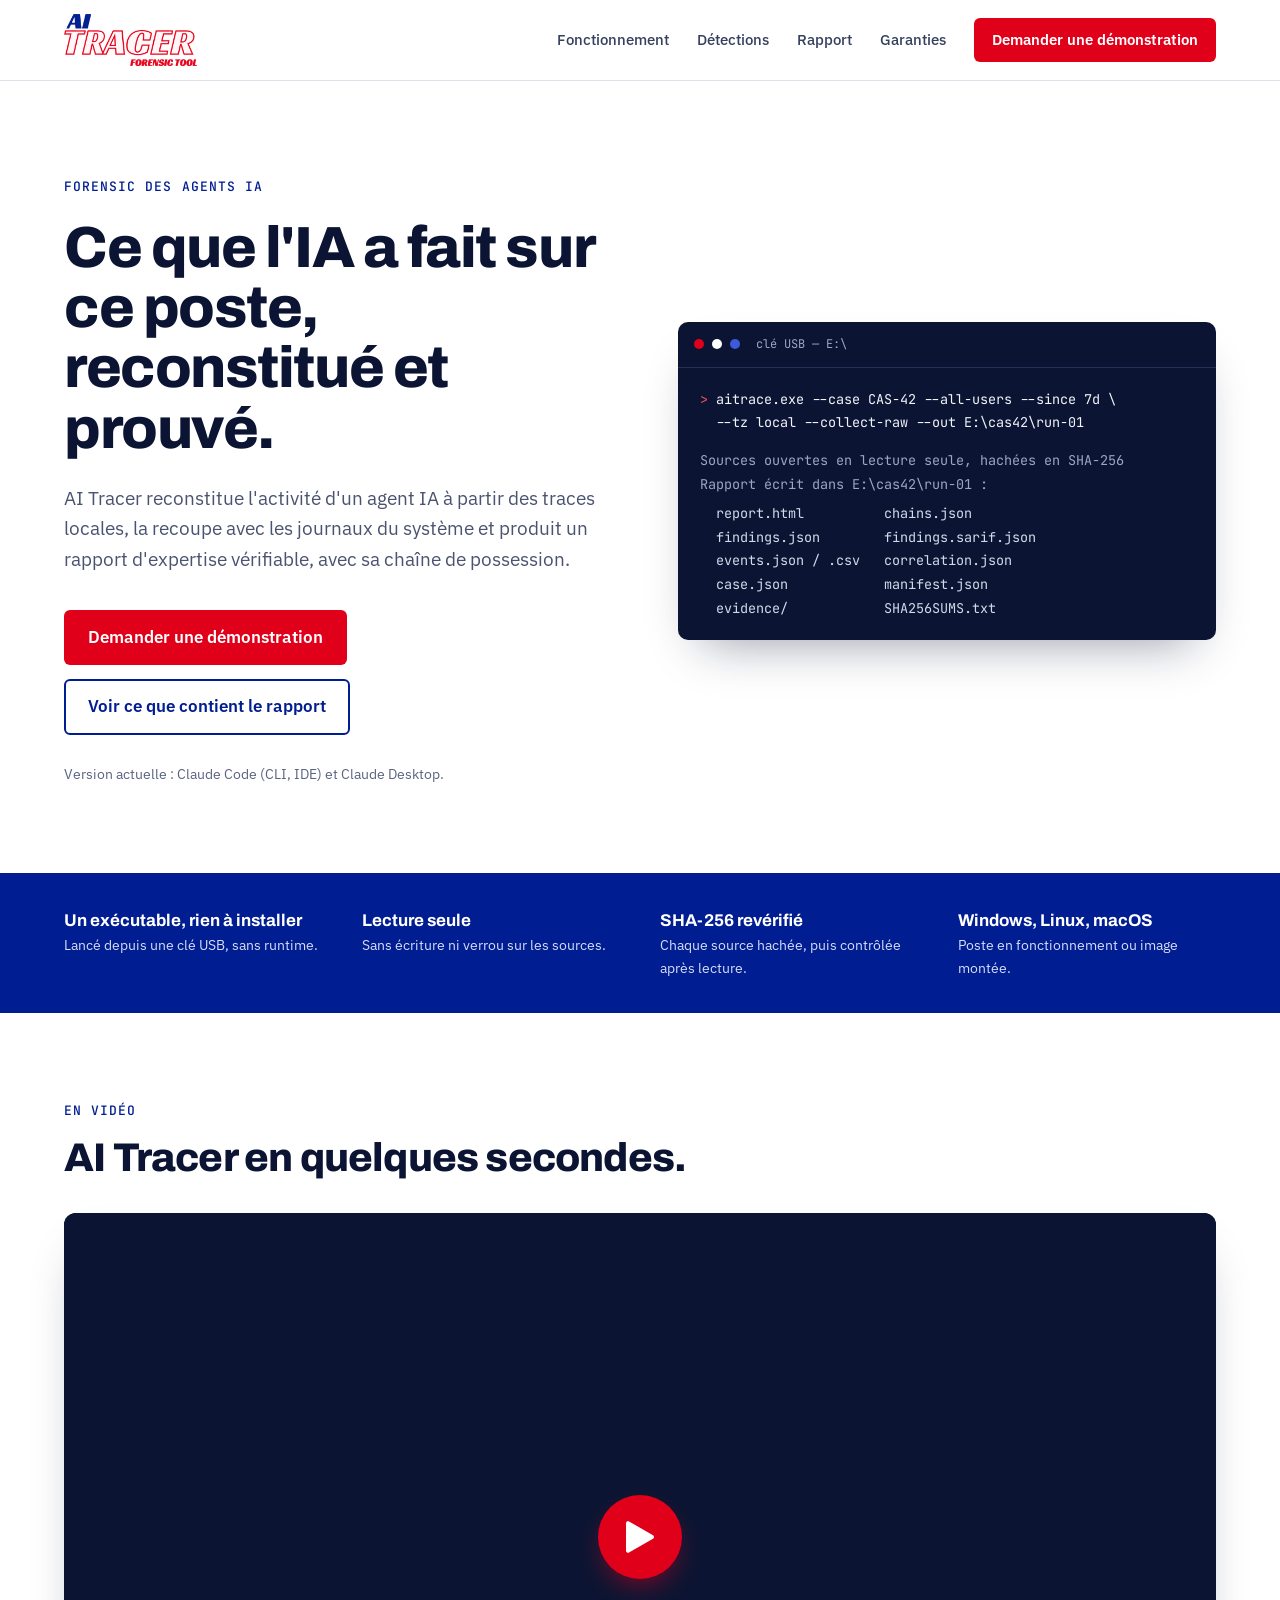
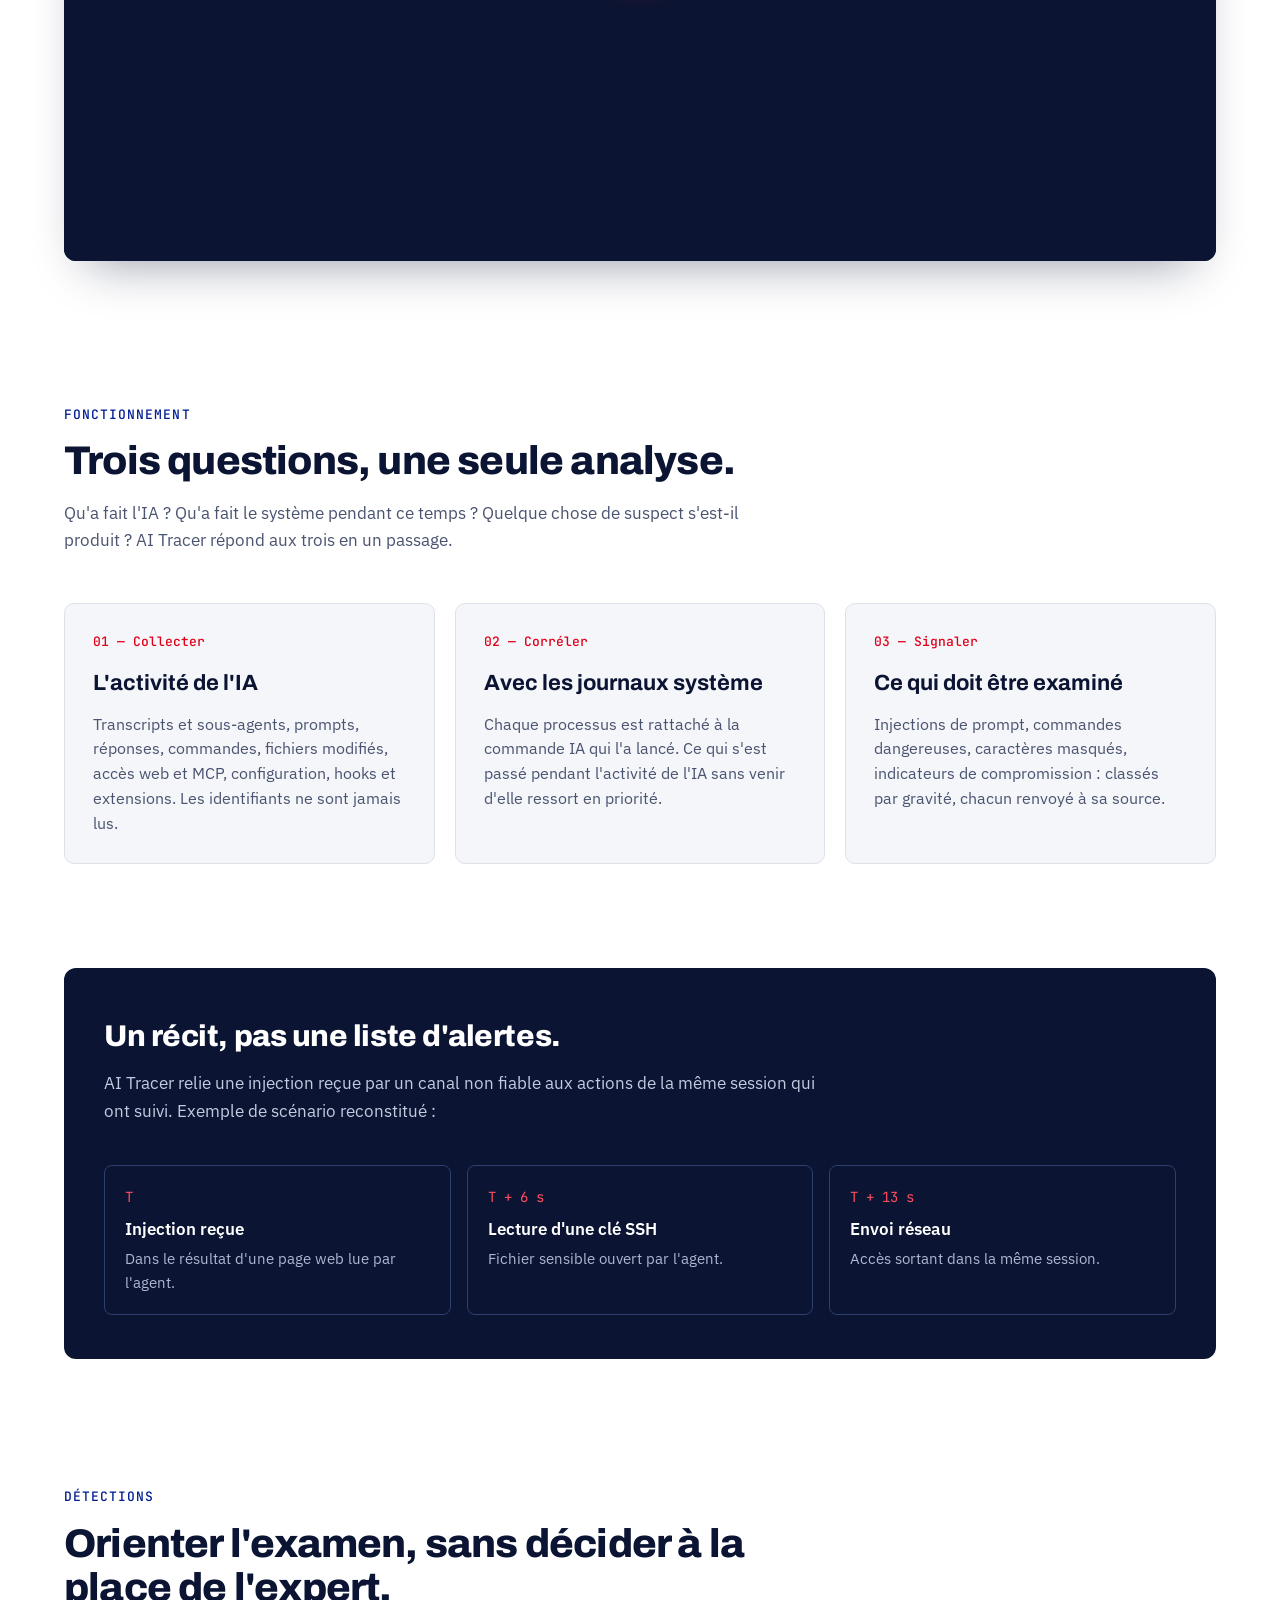
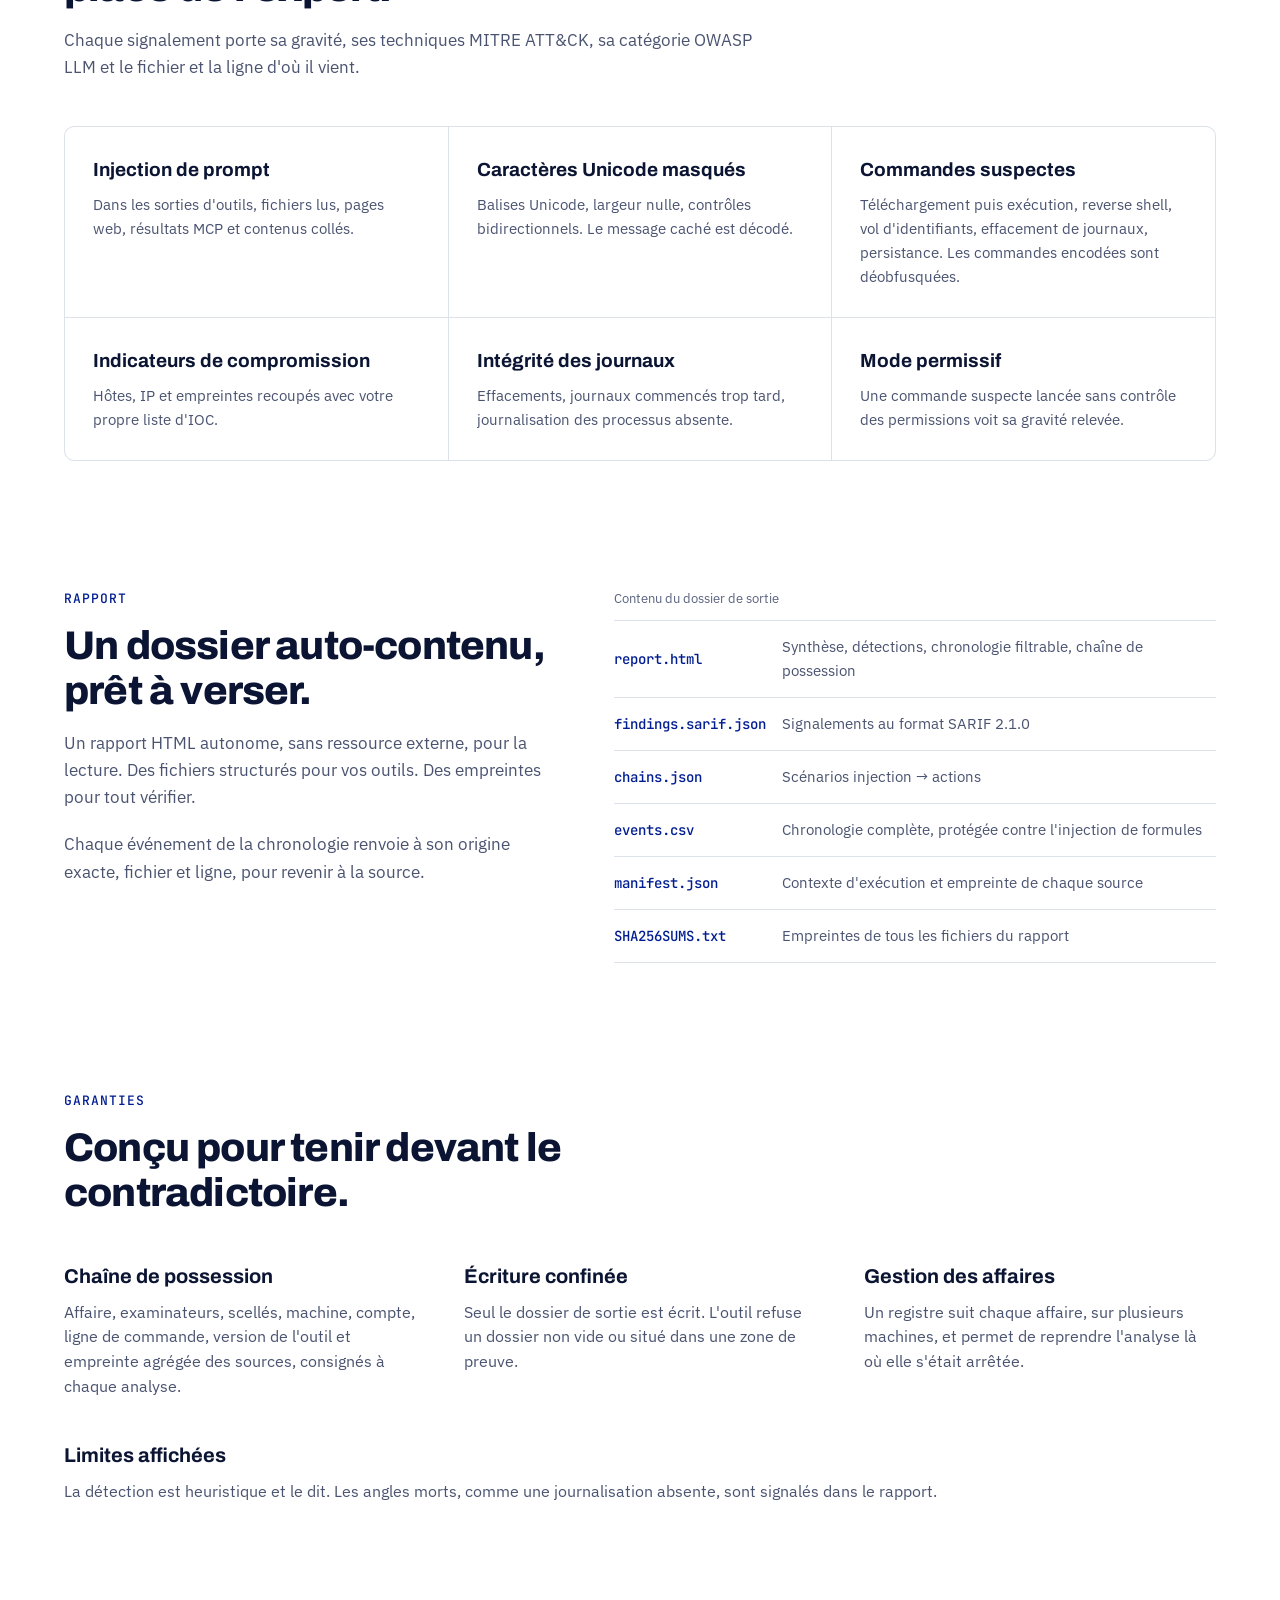
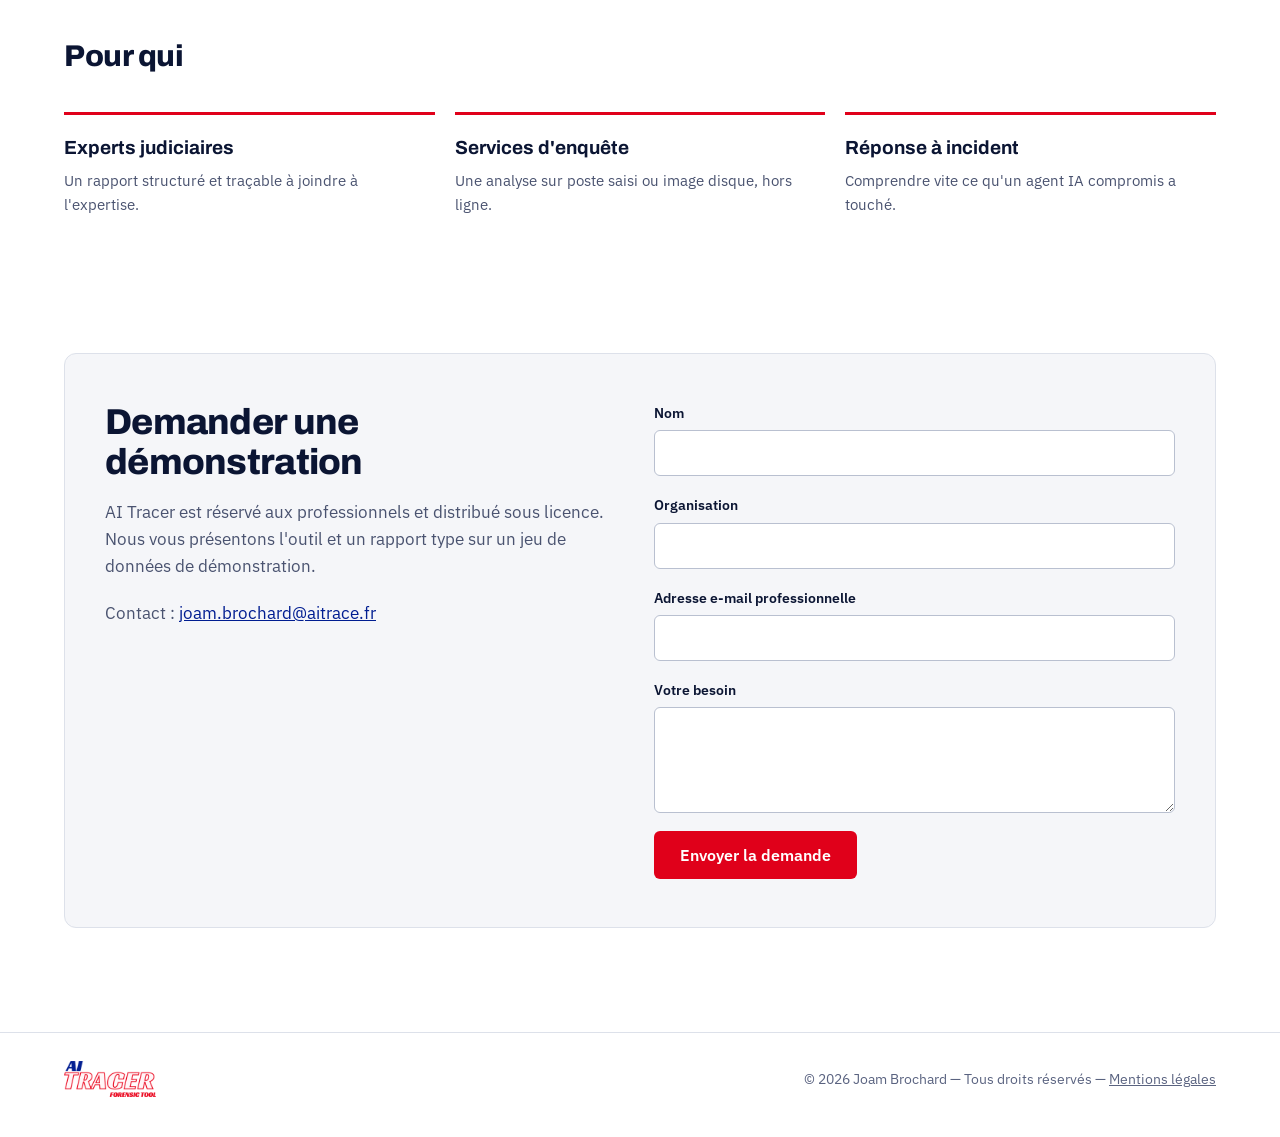
==== commit 6089c2fd: "Ajout du trailer, des mentions légales et de la protection du site - Section vidéo "En vidéo" avec l" ====
--- a/index.html
+++ b/index.html
@@ -5,6 +5,8 @@
     <meta name="viewport" content="width=device-width, initial-scale=1">
     <title>AI Tracer — Forensic des agents IA</title>
     <meta name="description" content="AI Tracer reconstitue l'activité d'un agent IA sur un poste, la recoupe avec les journaux système et produit un rapport d'expertise vérifiable.">
+    <meta name="author" content="Joam Brochard">
+    <meta name="copyright" content="© 2026 Joam Brochard. Tous droits réservés.">
     <link rel="icon" type="image/png" href="logo.png">
     <link rel="preconnect" href="https://fonts.googleapis.com">
     <link rel="preconnect" href="https://fonts.gstatic.com" crossorigin>
@@ -98,11 +100,9 @@
                 if (!v || !b) return;
                 b.addEventListener('click', function(){
                     v.setAttribute('controls', '');
+                    b.remove();
                     v.play();
-                    b.style.display = 'none';
                 });
-                v.addEventListener('pause', function(){ b.style.display = ''; });
-                v.addEventListener('play', function(){ b.style.display = 'none'; });
             })();
         </script>
     </section>
@@ -205,7 +205,7 @@
                 <p style="margin: 0 0 20px; color: #4A5370">AI Tracer est réservé aux professionnels et distribué sous licence. Nous vous présentons l'outil et un rapport type sur un jeu de données de démonstration.</p>
                 <p style="margin: 0; color: #4A5370">Contact : <a href="mailto:joam.brochard@aitrace.fr">joam.brochard@aitrace.fr</a></p>
             </div>
-            <form action="[URL DU SERVICE DE FORMULAIRE]" method="post" style="flex: 1 1 400px; min-width: 0; display: flex; flex-direction: column; gap: 18px" aria-label="Demande de démonstration">
+            <form action="https://formspree.io/f/xgaoplpr" method="post" style="flex: 1 1 400px; min-width: 0; display: flex; flex-direction: column; gap: 18px" aria-label="Demande de démonstration">
                 <div style="display: flex; flex-direction: column; gap: 6px"><label for="nom" style="font-size: 14px; font-weight: 600">Nom</label><input id="nom" name="nom" required type="text" autocomplete="name" style="background: #FFFFFF; border: 1px solid #B9C0D0; border-radius: 6px; color: #0B1533; padding: 12px 14px; font-size: 16px; min-height: 44px; box-sizing: border-box; font-family: inherit"></div>
                 <div style="display: flex; flex-direction: column; gap: 6px"><label for="org" style="font-size: 14px; font-weight: 600">Organisation</label><input id="org" name="org" type="text" autocomplete="organization" style="background: #FFFFFF; border: 1px solid #B9C0D0; border-radius: 6px; color: #0B1533; padding: 12px 14px; font-size: 16px; min-height: 44px; box-sizing: border-box; font-family: inherit"></div>
                 <div style="display: flex; flex-direction: column; gap: 6px"><label for="mail" style="font-size: 14px; font-weight: 600">Adresse e-mail professionnelle</label><input id="mail" name="mail" required type="email" autocomplete="email" style="background: #FFFFFF; border: 1px solid #B9C0D0; border-radius: 6px; color: #0B1533; padding: 12px 14px; font-size: 16px; min-height: 44px; box-sizing: border-box; font-family: inherit"></div>
@@ -218,7 +218,7 @@
     <footer style="border-top: 1px solid #DDE1EA">
         <div style="max-width: 1200px; margin: 0 auto; padding: 28px 24px 40px; display: flex; flex-wrap: wrap; align-items: center; justify-content: space-between; gap: 16px; font-size: 13.5px; color: #5A6380">
             <img src="logo.png" alt="AI Tracer" style="height: 36px; width: auto; display: block">
-            <span>© 2026 Joam Brochard — Mentions légales</span>
+            <span>© 2026 Joam Brochard — Tous droits réservés — <a href="mentions-legales.html" style="color: #5A6380; text-decoration: underline">Mentions légales</a></span>
         </div>
     </footer>
 
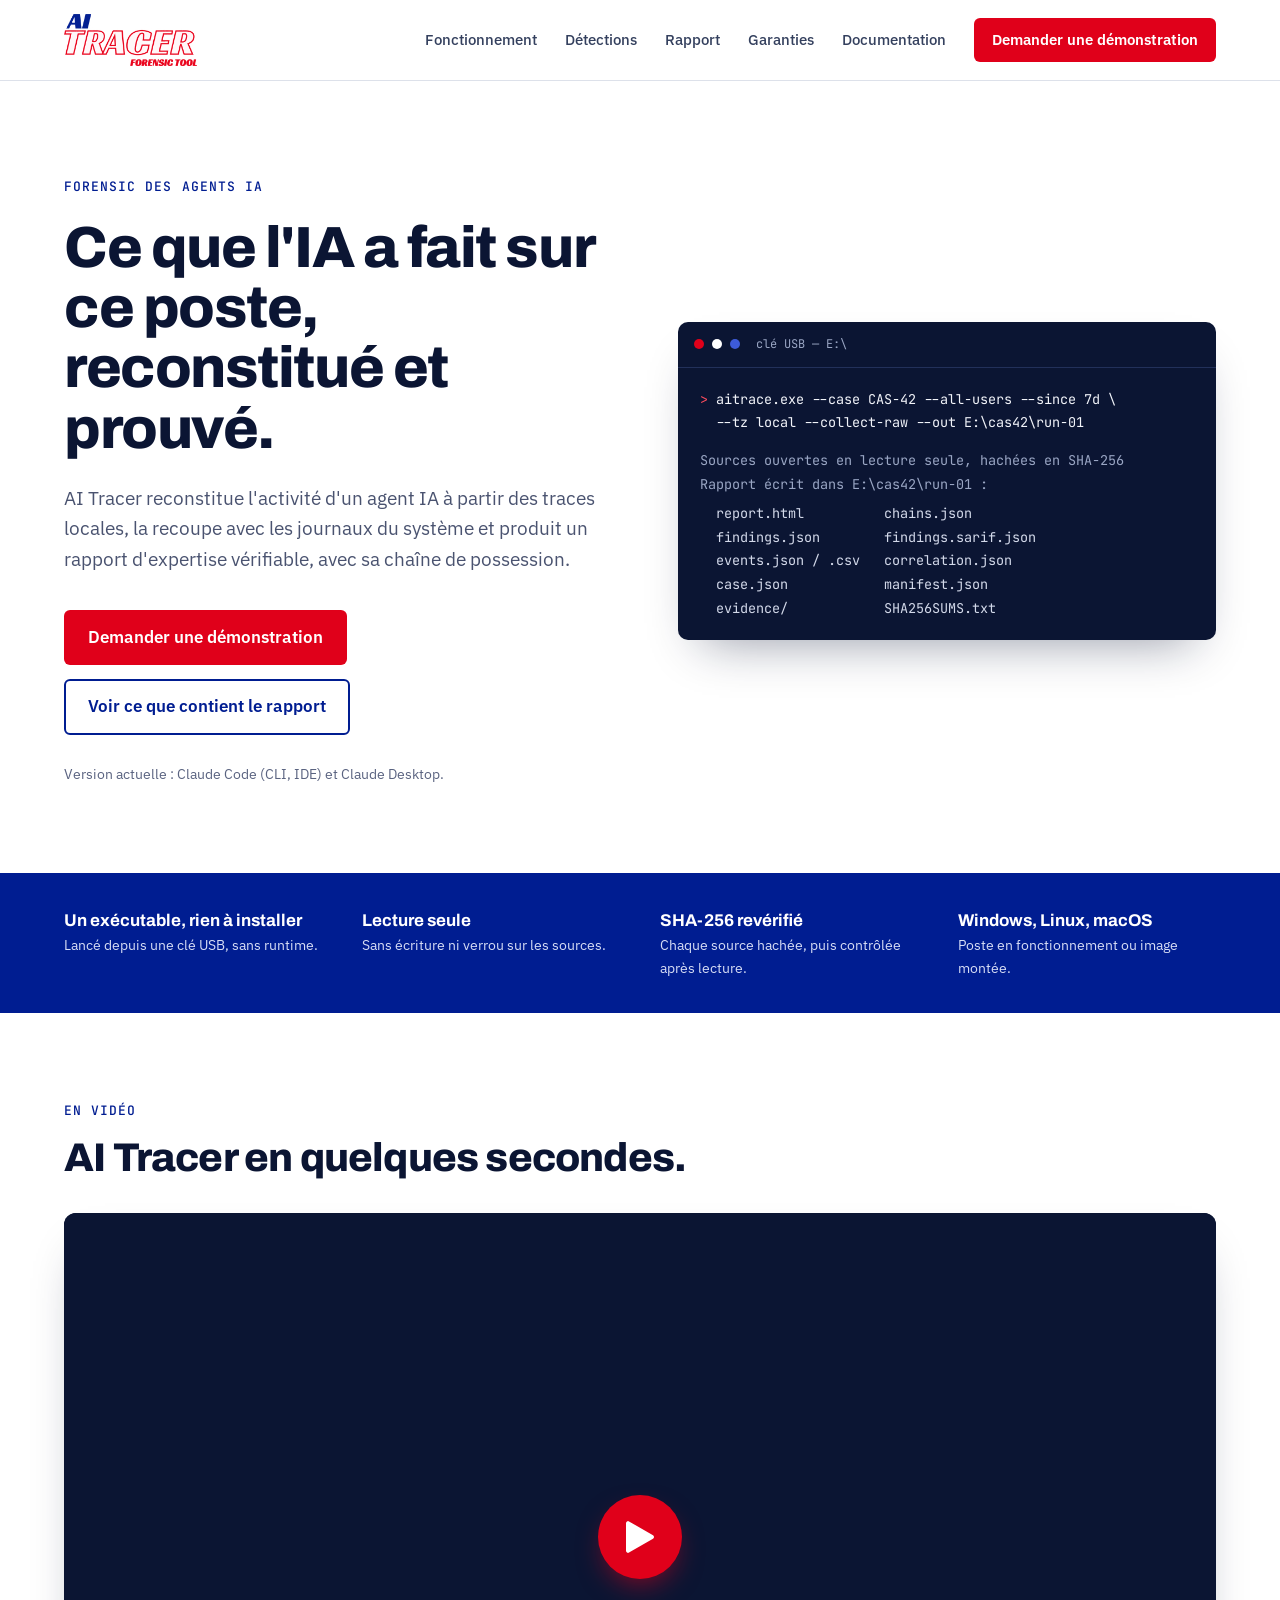
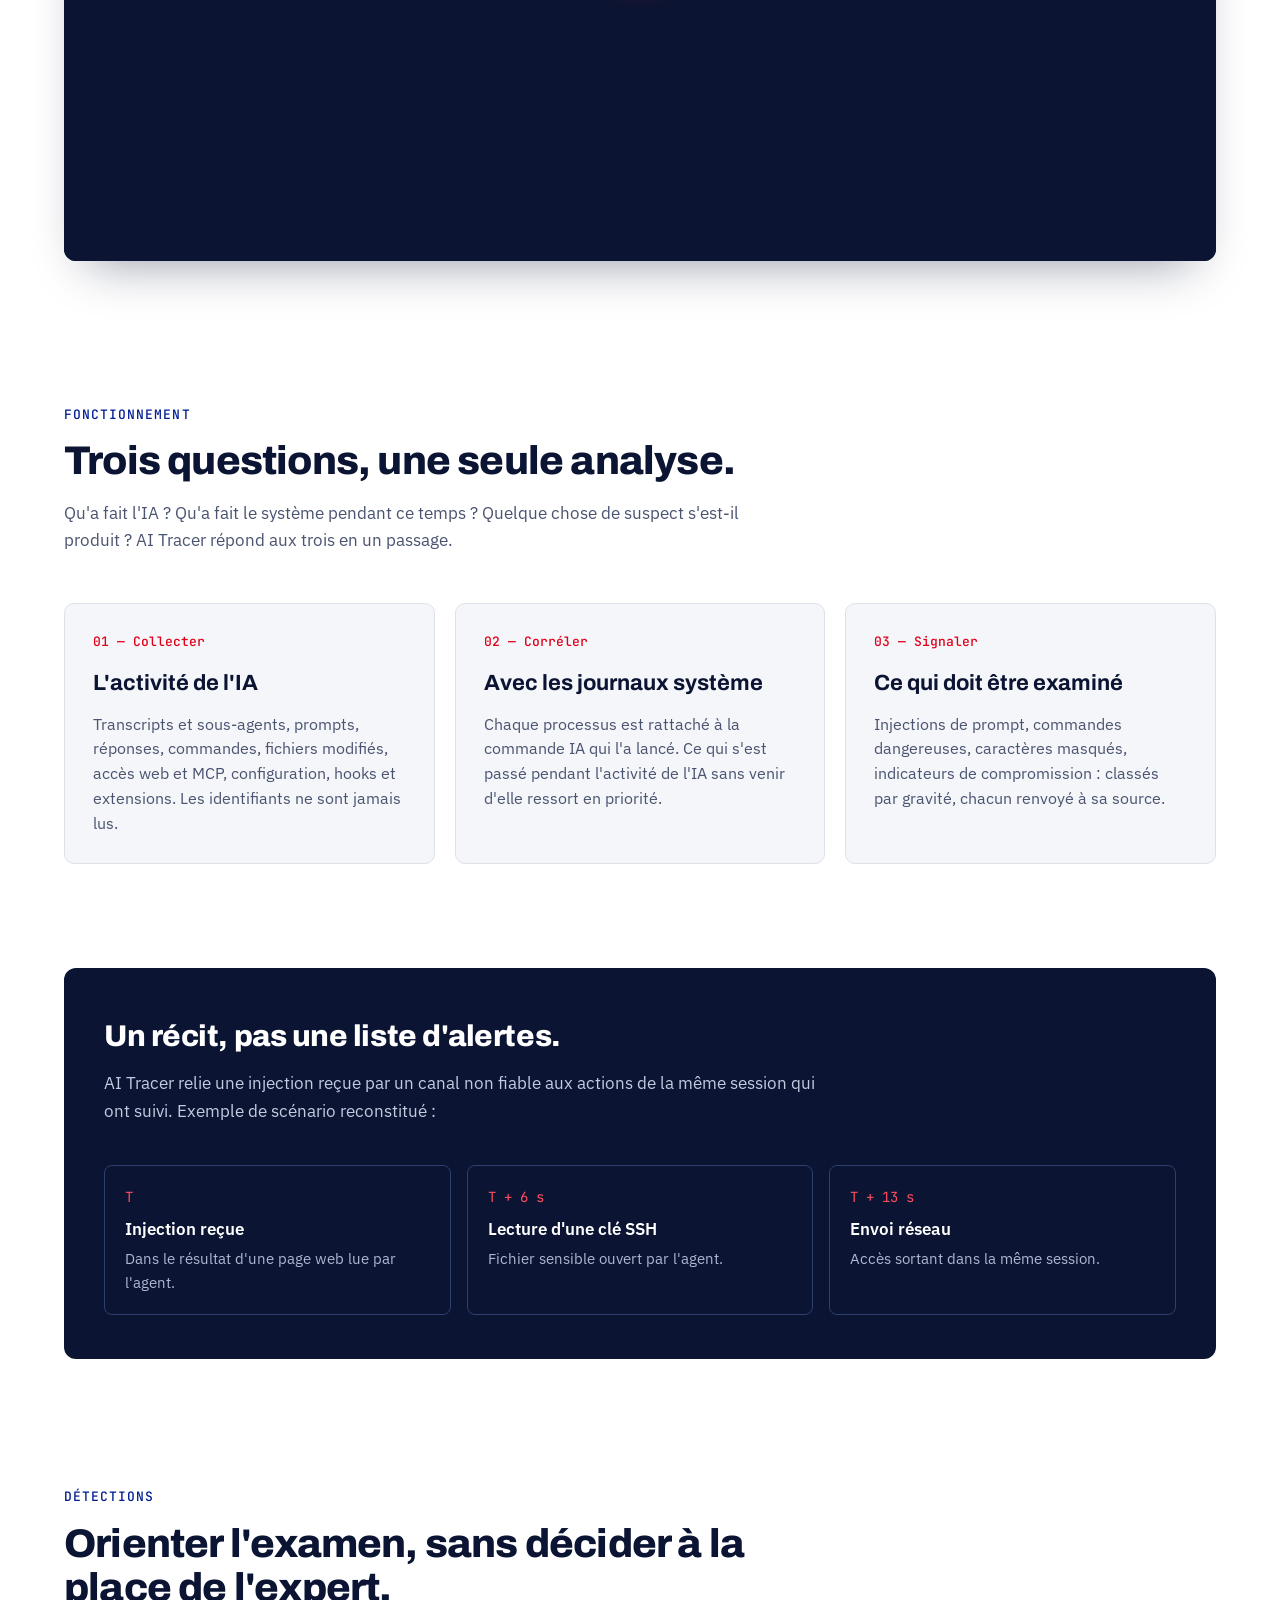
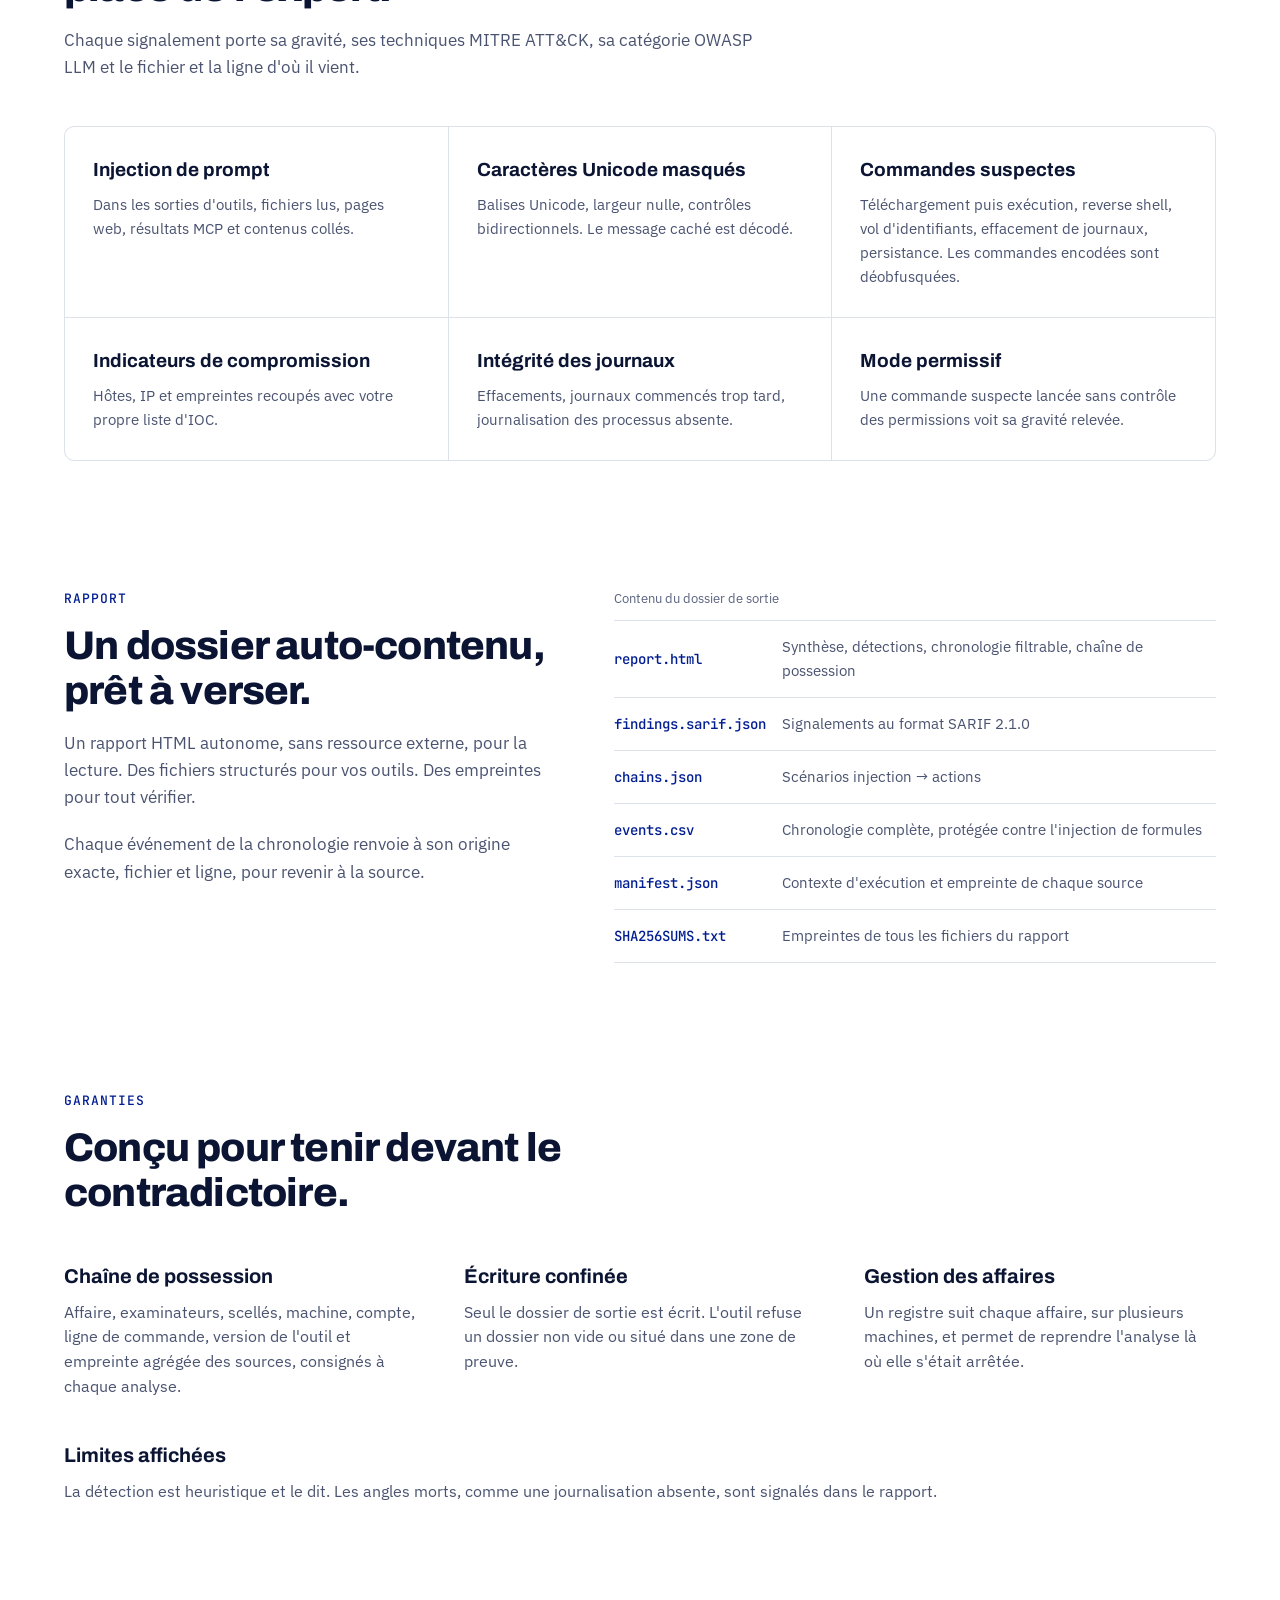
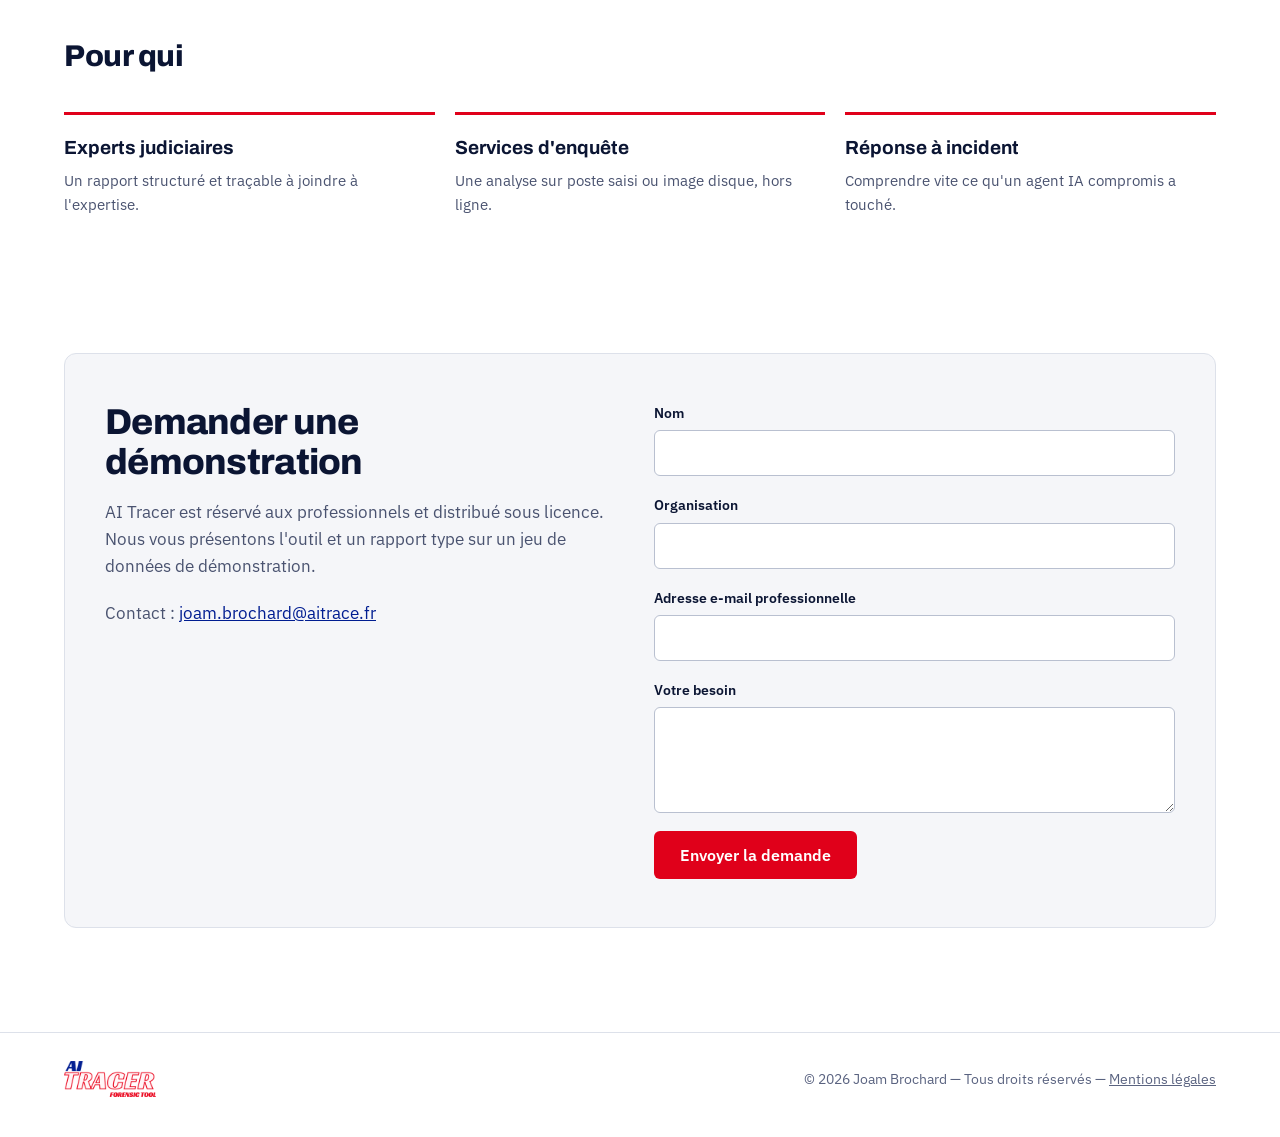
==== commit b8fc682d: "Ajout de la page documentation et du tutoriel vidéo - Nouvelle page documentation.html (sommaire, th" ====
--- a/index.html
+++ b/index.html
@@ -33,6 +33,7 @@
                 <a href="#detections" style="color: #34405E; text-decoration: none; font-weight: 500">Détections</a>
                 <a href="#rapport" style="color: #34405E; text-decoration: none; font-weight: 500">Rapport</a>
                 <a href="#garanties" style="color: #34405E; text-decoration: none; font-weight: 500">Garanties</a>
+                <a href="documentation.html" style="color: #34405E; text-decoration: none; font-weight: 500">Documentation</a>
                 <a href="#contact" style="background: #E0001A; color: #FFFFFF; text-decoration: none; font-weight: 600; padding: 10px 18px; border-radius: 6px; min-height: 44px; box-sizing: border-box; display: inline-flex; align-items: center">Demander une démonstration</a>
             </nav>
         </div>
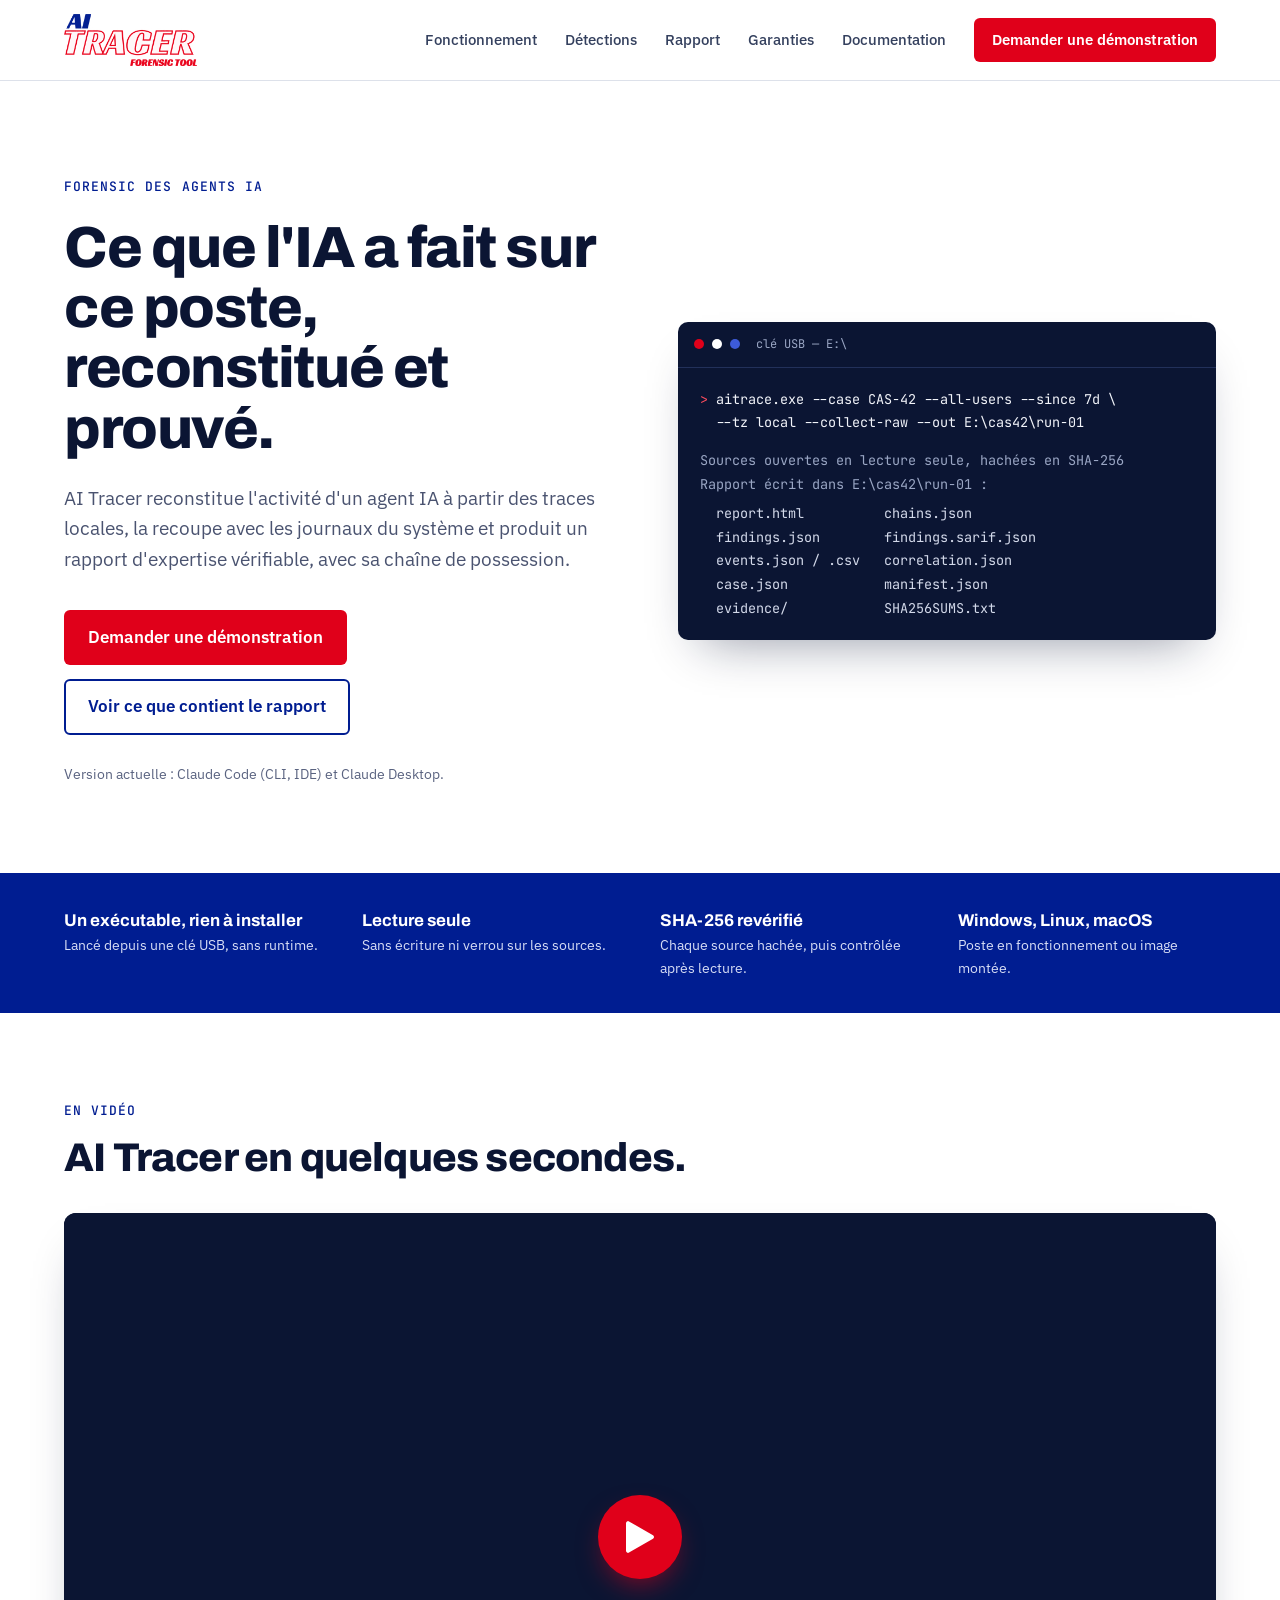
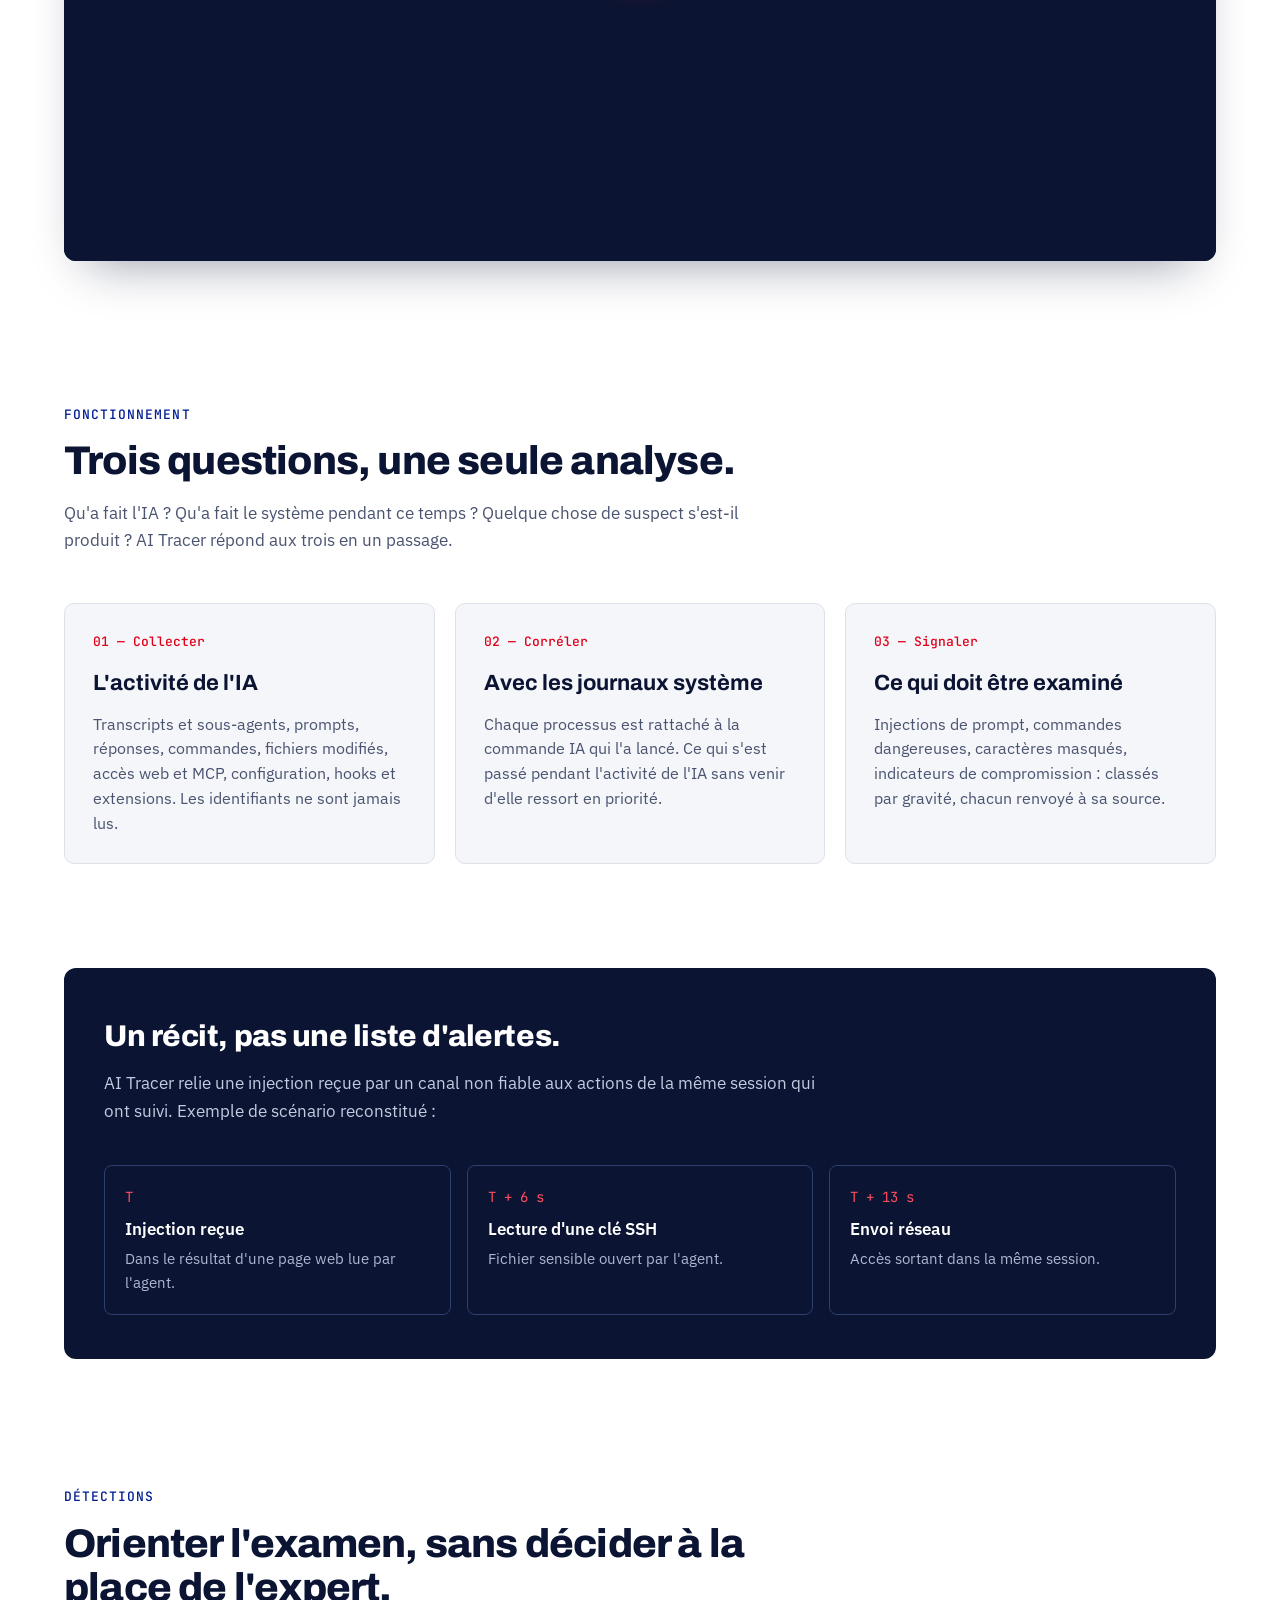
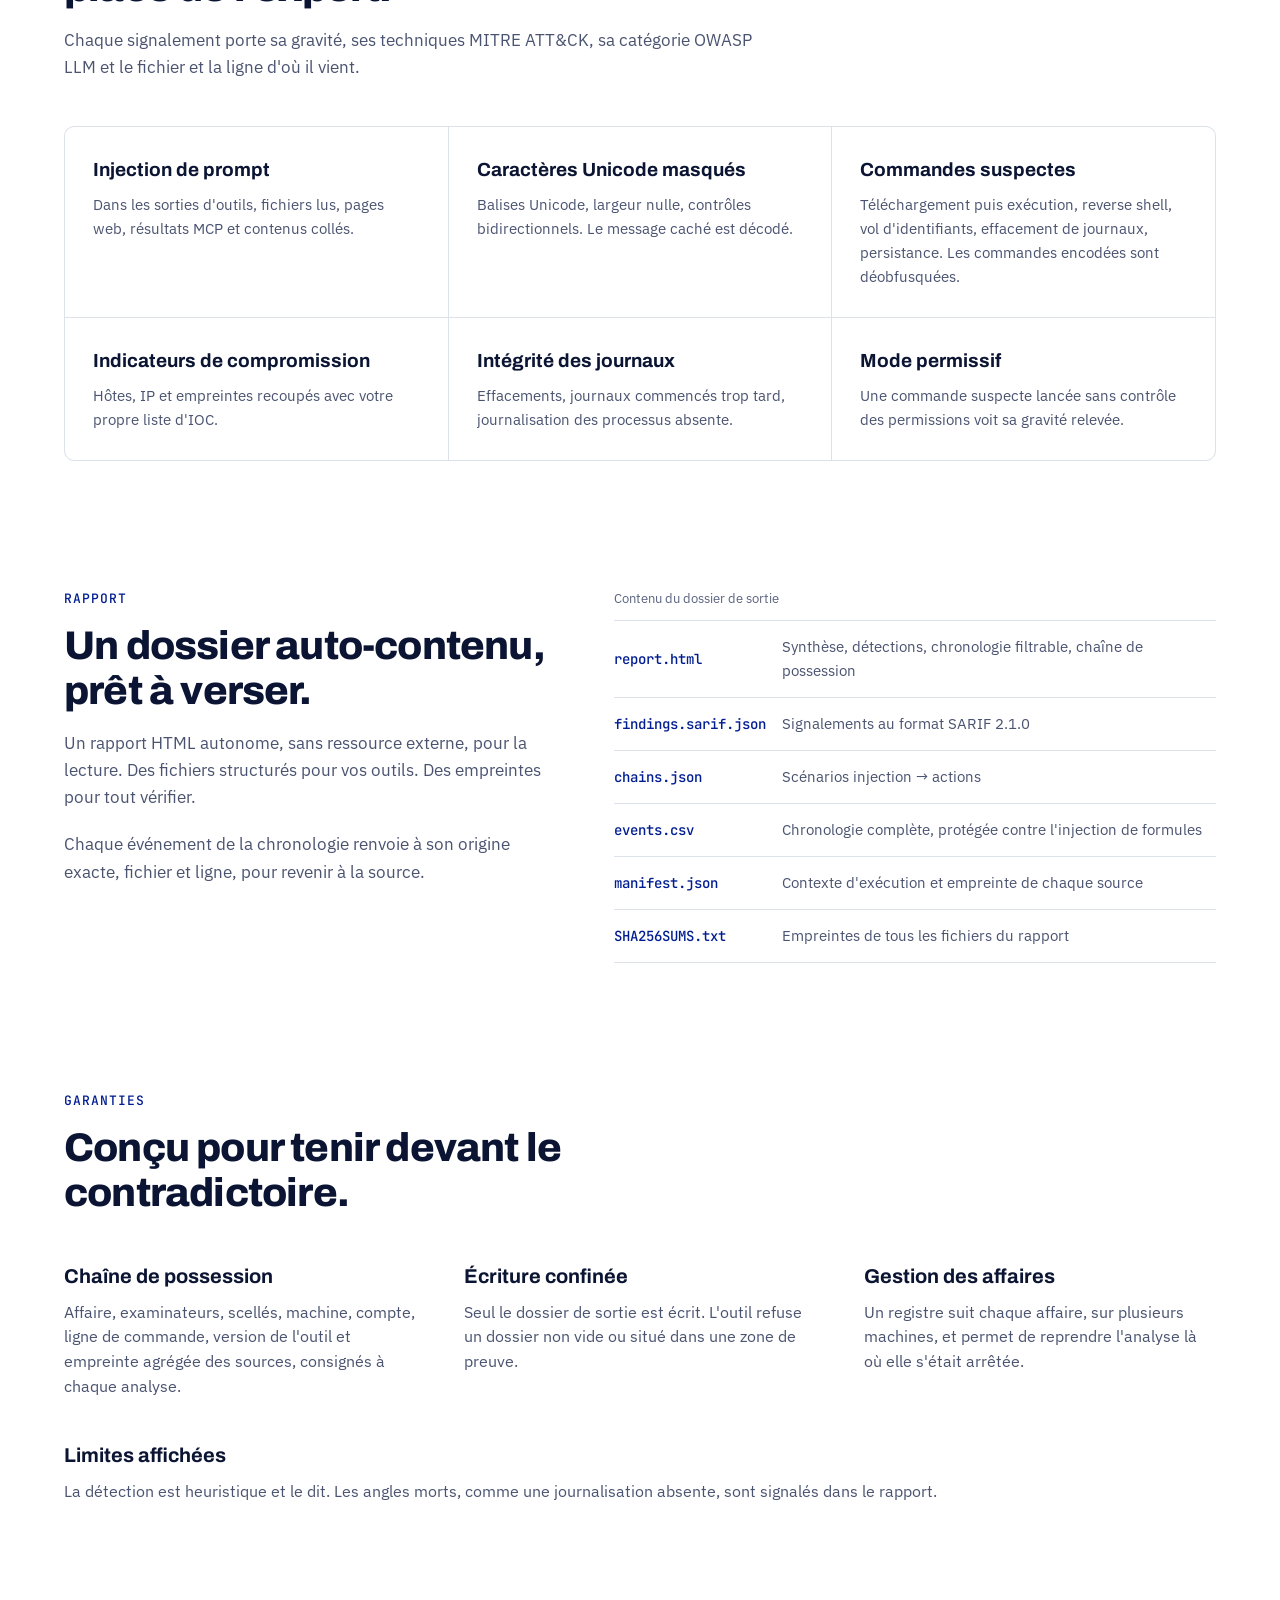
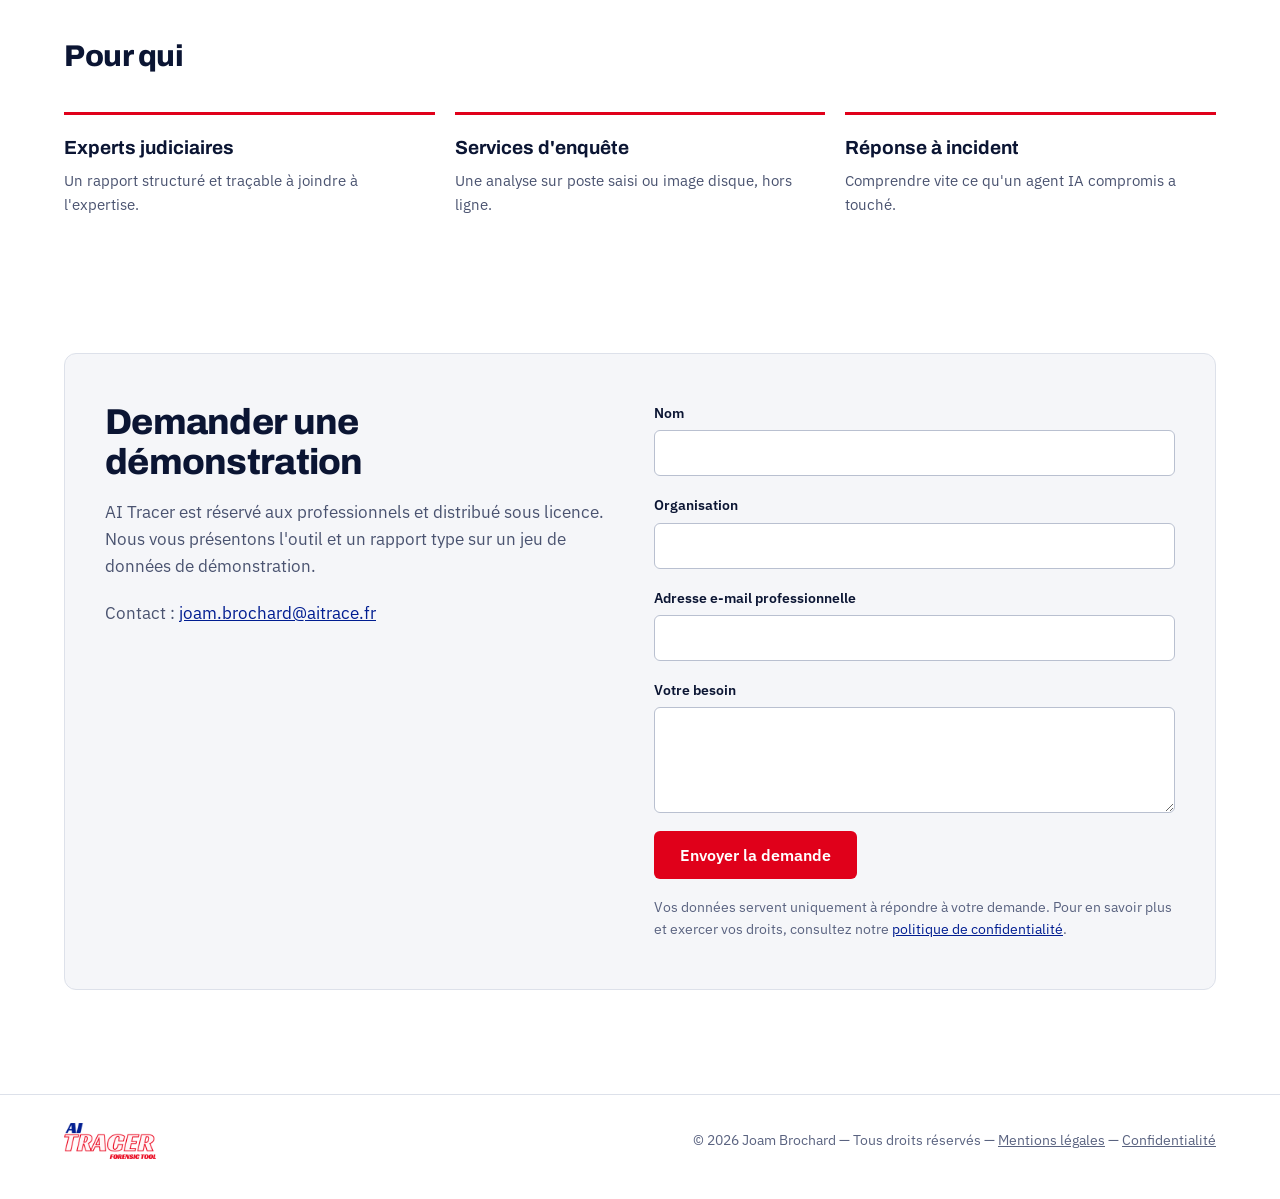
==== commit ea72e315: "Ajout de la politique de confidentialité Co-Authored-By: Claude Opus 5.5 <noreply@anthropic.com>" ====
--- a/index.html
+++ b/index.html
@@ -7,18 +7,11 @@
     <meta name="description" content="AI Tracer reconstitue l'activité d'un agent IA sur un poste, la recoupe avec les journaux système et produit un rapport d'expertise vérifiable.">
     <meta name="author" content="Joam Brochard">
     <meta name="copyright" content="© 2026 Joam Brochard. Tous droits réservés.">
-    <link rel="icon" type="image/png" href="logo.png">
+    <link rel="icon" type="image/png" href="media/logo.png">
     <link rel="preconnect" href="https://fonts.googleapis.com">
     <link rel="preconnect" href="https://fonts.gstatic.com" crossorigin>
     <link href="https://fonts.googleapis.com/css2?family=Archivo:wght@600;700;800&family=IBM+Plex+Sans:wght@400;500;600&family=JetBrains+Mono:wght@400;500&display=swap" rel="stylesheet">
-    <style>
-        *,*::before,*::after{box-sizing:border-box}
-        html{scroll-behavior:smooth}
-        body{margin:0;background:#FFFFFF}
-        a{color:#001D91}a:hover{color:#E0001A}
-        :focus-visible{outline:3px solid #001D91;outline-offset:2px}
-        img{max-width:100%}
-    </style>
+    <link rel="stylesheet" href="css/base.css">
 </head>
 <body>
 <div style="width: 100%; min-height: 100vh; background: #FFFFFF; color: #0B1533; font-family: 'IBM Plex Sans', sans-serif; font-size: 17px; line-height: 1.6">
@@ -26,7 +19,7 @@
     <header style="border-bottom: 1px solid #DDE1EA; background: #FFFFFF">
         <div style="max-width: 1200px; margin: 0 auto; padding: 14px 24px; display: flex; flex-wrap: wrap; align-items: center; justify-content: space-between; gap: 16px">
             <a href="#top" style="display: flex; align-items: center; text-decoration: none">
-                <img src="logo.png" alt="AI Tracer — Forensic Tool" style="height: 52px; width: auto; display: block">
+                <img src="media/logo.png" alt="AI Tracer — Forensic Tool" style="height: 52px; width: auto; display: block">
             </a>
             <nav aria-label="Navigation principale" style="display: flex; flex-wrap: wrap; align-items: center; gap: 28px; font-size: 15px">
                 <a href="#fonctionnement" style="color: #34405E; text-decoration: none; font-weight: 500">Fonctionnement</a>
@@ -85,8 +78,8 @@
         <h2 id="trailer-titre" style="margin: 0 0 32px; font-family: 'Archivo', sans-serif; font-weight: 800; font-size: clamp(30px, 5vw, 40px); line-height: 1.12; letter-spacing: -0.02em; max-width: 760px">AI Tracer en quelques secondes.</h2>
         <div style="position: relative; border-radius: 12px; overflow: hidden; background: #0B1533; box-shadow: 0 24px 48px -24px rgba(11,21,51,0.45)">
             <video id="trailer" preload="metadata" style="width: 100%; aspect-ratio: 16 / 9; height: auto; display: block; background: #0B1533">
-                <source src="trailer.mp4" type="video/mp4">
-                Votre navigateur ne peut pas lire cette vidéo. <a href="trailer.mp4" style="color:#FFFFFF">Télécharger le trailer</a>.
+                <source src="media/trailer.mp4" type="video/mp4">
+                Votre navigateur ne peut pas lire cette vidéo. <a href="media/trailer.mp4" style="color:#FFFFFF">Télécharger le trailer</a>.
             </video>
             <button id="trailer-play" type="button" aria-label="Lire le trailer" style="position: absolute; inset: 0; width: 100%; height: 100%; border: none; background: transparent; cursor: pointer; display: flex; align-items: center; justify-content: center; padding: 0">
                 <span style="display: flex; align-items: center; justify-content: center; width: 84px; height: 84px; border-radius: 50%; background: #E0001A; box-shadow: 0 12px 28px -8px rgba(224,0,26,0.6)">
@@ -212,14 +205,15 @@
                 <div style="display: flex; flex-direction: column; gap: 6px"><label for="mail" style="font-size: 14px; font-weight: 600">Adresse e-mail professionnelle</label><input id="mail" name="mail" required type="email" autocomplete="email" style="background: #FFFFFF; border: 1px solid #B9C0D0; border-radius: 6px; color: #0B1533; padding: 12px 14px; font-size: 16px; min-height: 44px; box-sizing: border-box; font-family: inherit"></div>
                 <div style="display: flex; flex-direction: column; gap: 6px"><label for="besoin" style="font-size: 14px; font-weight: 600">Votre besoin</label><textarea id="besoin" name="besoin" rows="4" style="background: #FFFFFF; border: 1px solid #B9C0D0; border-radius: 6px; color: #0B1533; padding: 12px 14px; font-size: 16px; box-sizing: border-box; font-family: inherit; resize: vertical"></textarea></div>
                 <button type="submit" style="align-self: flex-start; background: #E0001A; color: #FFFFFF; border: none; font-weight: 600; font-size: 16px; padding: 14px 26px; border-radius: 6px; min-height: 48px; cursor: pointer; font-family: inherit">Envoyer la demande</button>
+                <p style="margin: 0; font-size: 13.5px; color: #5A6380">Vos données servent uniquement à répondre à votre demande. Pour en savoir plus et exercer vos droits, consultez notre <a href="confidentialite.html">politique de confidentialité</a>.</p>
             </form>
         </div>
     </section>
 
     <footer style="border-top: 1px solid #DDE1EA">
         <div style="max-width: 1200px; margin: 0 auto; padding: 28px 24px 40px; display: flex; flex-wrap: wrap; align-items: center; justify-content: space-between; gap: 16px; font-size: 13.5px; color: #5A6380">
-            <img src="logo.png" alt="AI Tracer" style="height: 36px; width: auto; display: block">
-            <span>© 2026 Joam Brochard — Tous droits réservés — <a href="mentions-legales.html" style="color: #5A6380; text-decoration: underline">Mentions légales</a></span>
+            <img src="media/logo.png" alt="AI Tracer" style="height: 36px; width: auto; display: block">
+            <span>© 2026 Joam Brochard — Tous droits réservés — <a href="mentions-legales.html" style="color: #5A6380; text-decoration: underline">Mentions légales</a> — <a href="confidentialite.html" style="color: #5A6380; text-decoration: underline">Confidentialité</a></span>
         </div>
     </footer>
 
--- a/css/base.css
+++ b/css/base.css
@@ -0,0 +1,6 @@
+*,*::before,*::after{box-sizing:border-box}
+html{scroll-behavior:smooth}
+body{margin:0;background:#FFFFFF}
+a{color:#001D91}a:hover{color:#E0001A}
+:focus-visible{outline:3px solid #001D91;outline-offset:2px}
+img{max-width:100%}
